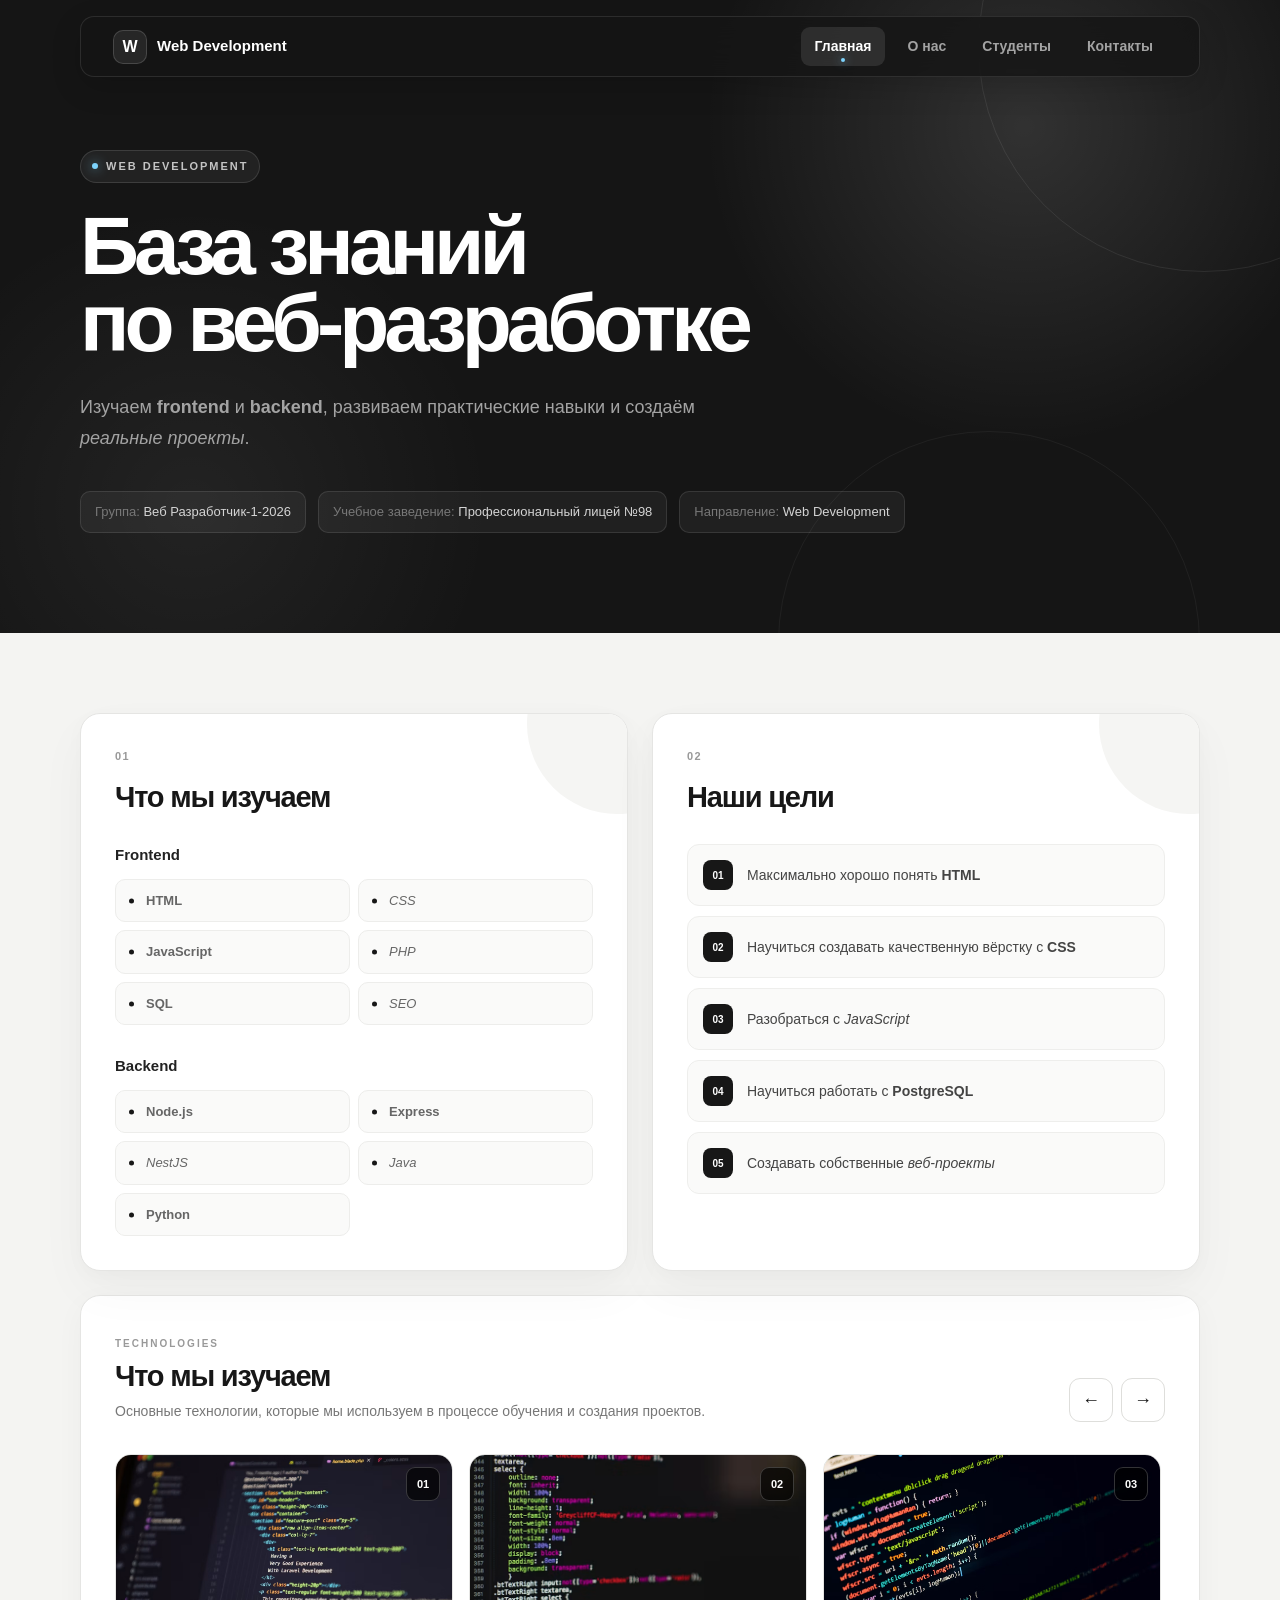
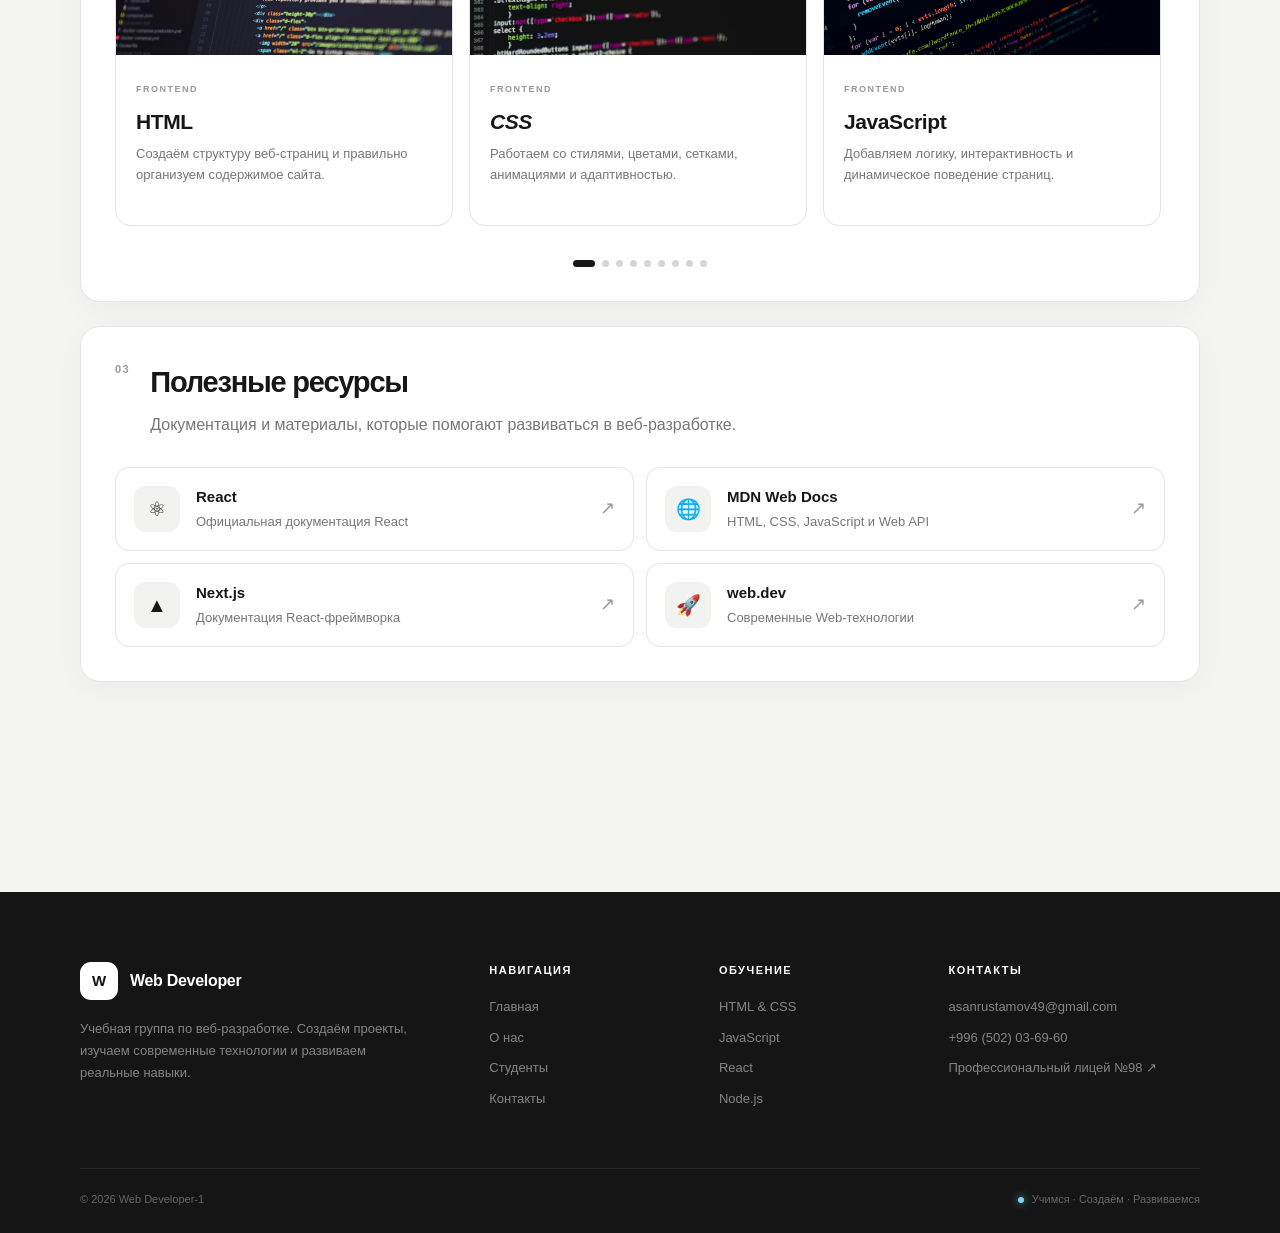
==== index.html @ 9c7bf552 "first commit" ====
<!doctype html>
<html lang="ru">
  <head>
    <meta charset="UTF-8" />
    <meta name="viewport" content="width=device-width, initial-scale=1.0" />
    <meta
      name="description"
      content="Учебная база знаний группы Веб Разработчик-1-2026."
    />
    <title>Web Development — Главная</title>
    <link rel="stylesheet" href="./css/style.css" />
  </head>
  <body>
    <main id="site">
      <section class="hero">
        <nav class="navigation">
          <div class="container">
            <a href="index.html" class="navigation__logo">
              <span class="navigation__logo-icon">W</span>
              Web Development
            </a>
            <div class="navigation__links">
              <a href="index.html">Главная</a>
              <a href="about.html">О нас</a>
              <a href="students.html">Студенты</a>
              <a href="contacts.html">Контакты</a>
            </div>
          </div>
        </nav>
        <div class="container">
          <span class="hero__label"> WEB DEVELOPMENT </span>
          <h1>
            База знаний
            <br />
            по веб-разработке
          </h1>
          <p>
            Изучаем <strong>frontend</strong> и <strong>backend</strong>,
            развиваем практические навыки и создаём <em>реальные проекты</em>.
          </p>
          <div class="hero__info">
            <div class="hero__info-item">
              <span>Группа:</span>
              Веб Разработчик-1-2026
            </div>
            <div class="hero__info-item">
              <span>Учебное заведение:</span>
              Профессиональный лицей №98
            </div>
            <div class="hero__info-item">
              <span>Направление:</span>
              Web Development
            </div>
          </div>
        </div>
      </section>
      <section class="knowledge">
        <div class="container">
          <div class="knowledge__grid">
            <article class="card">
              <span class="card__number"> 01 </span>
              <h2>Что мы изучаем</h2>
              <div class="topic">
                <h3>Frontend</h3>
                <ul>
                  <li>
                    <strong>HTML</strong>
                  </li>
                  <li>
                    <i>CSS</i>
                  </li>
                  <li>
                    <b>JavaScript</b>
                  </li>
                  <li>
                    <em>PHP</em>
                  </li>
                  <li>
                    <strong>SQL</strong>
                  </li>
                  <li>
                    <i>SEO</i>
                  </li>
                </ul>
              </div>
              <div class="topic">
                <h3>Backend</h3>
                <ul>
                  <li>
                    <strong>Node.js</strong>
                  </li>
                  <li>
                    <b>Express</b>
                  </li>
                  <li>
                    <em>NestJS</em>
                  </li>
                  <li>
                    <i>Java</i>
                  </li>
                  <li>
                    <strong>Python</strong>
                  </li>
                </ul>
              </div>
            </article>
            <article class="card">
              <span class="card__number"> 02 </span>
              <h2>Наши цели</h2>
              <ol class="goals">
                <li>
                  <span>01</span>
                  <p>
                    Максимально хорошо понять
                    <strong>HTML</strong>
                  </p>
                </li>
                <li>
                  <span>02</span>
                  <p>Научиться создавать качественную вёрстку с <b>CSS</b></p>
                </li>
                <li>
                  <span>03</span>
                  <p>
                    Разобраться с
                    <em>JavaScript</em>
                  </p>
                </li>
                <li>
                  <span>04</span>
                  <p>
                    Научиться работать с
                    <strong>PostgreSQL</strong>
                  </p>
                </li>
                <li>
                  <span>05</span>
                  <p>
                    Создавать собственные
                    <i>веб-проекты</i>
                  </p>
                </li>
              </ol>
            </article>
          </div>
          <section class="carousel technologies-carousel">
            <div class="carousel__header">
              <div>
                <span class="section-label"> TECHNOLOGIES </span>
                <h2>Что мы изучаем</h2>
                <p>
                  Основные технологии, которые мы используем в процессе обучения
                  и создания проектов.
                </p>
              </div>
              <div class="carousel__controls">
                <button
                  class="carousel__button technologies__prev"
                  type="button"
                  aria-label="Предыдущая технология"
                >
                  ←
                </button>
                <button
                  class="carousel__button technologies__next"
                  type="button"
                  aria-label="Следующая технология"
                >
                  →
                </button>
              </div>
            </div>
            <div class="carousel__track technologies__track">
              <article class="carousel-card">
                <div class="carousel-card__image">
                  <img src="./images/html.avif" alt="HTML" />
                  <span class="carousel-card__number"> 01 </span>
                </div>
                <div class="carousel-card__content">
                  <span class="carousel-card__category"> FRONTEND </span>
                  <h3>
                    <strong>HTML</strong>
                  </h3>
                  <p>
                    Создаём структуру веб-страниц и правильно организуем
                    содержимое сайта.
                  </p>
                </div>
              </article>
              <article class="carousel-card">
                <div class="carousel-card__image">
                  <img src="./images/css.avif" alt="CSS" />
                  <span class="carousel-card__number"> 02 </span>
                </div>
                <div class="carousel-card__content">
                  <span class="carousel-card__category"> FRONTEND </span>
                  <h3>
                    <i>CSS</i>
                  </h3>
                  <p>
                    Работаем со стилями, цветами, сетками, анимациями и
                    адаптивностью.
                  </p>
                </div>
              </article>
              <article class="carousel-card">
                <div class="carousel-card__image">
                  <img src="./images/js.avif" alt="JavaScript" />
                  <span class="carousel-card__number"> 03 </span>
                </div>
                <div class="carousel-card__content">
                  <span class="carousel-card__category"> FRONTEND </span>
                  <h3>
                    <b>JavaScript</b>
                  </h3>
                  <p>
                    Добавляем логику, интерактивность и динамическое поведение
                    страниц.
                  </p>
                </div>
              </article>
              <article class="carousel-card">
                <div class="carousel-card__image">
                  <img src="./images/react.avif" alt="React" />
                  <span class="carousel-card__number"> 04 </span>
                </div>
                <div class="carousel-card__content">
                  <span class="carousel-card__category"> FRONTEND </span>
                  <h3>
                    <em>React</em>
                  </h3>
                  <p>
                    Создаём современные интерфейсы с помощью компонентов и
                    React.
                  </p>
                </div>
              </article>
              <article class="carousel-card">
                <div class="carousel-card__image">
                  <img src="./images/javascript.avif" alt="Node.js" />
                  <span class="carousel-card__number"> 05 </span>
                </div>
                <div class="carousel-card__content">
                  <span class="carousel-card__category"> BACKEND </span>
                 <h3>
                    <strong>Node.js</strong>
                  </h3>
                  <p>
                    Изучаем серверную разработку и создание API на JavaScript.
                  </p>
                </div>
              </article>
              <article class="carousel-card">
                <div class="carousel-card__image">
                  <img src="./images/node.avif" alt="PostgreSQL" />
                  <span class="carousel-card__number"> 06 </span>
                </div>
                <div class="carousel-card__content">
                  <span class="carousel-card__category"> DATABASE </span>
                  <h3>
                    <b>PostgreSQL</b>
                  </h3>
                  <p>
                    Работаем с базами данных, таблицами, запросами и связями.
                  </p>
                </div>
              </article>
              <article class="carousel-card">
                <div class="carousel-card__image">
                  <img src="./images/nestjs.jpg" alt="NestJS" />
                  <span class="carousel-card__number"> 07 </span>
                </div>
               <div class="carousel-card__content">
                  <span class="carousel-card__category"> BACKEND </span>
                  <h3>
                    <em>NestJS</em>
                  </h3>
                  <p>
                    Создаём масштабируемые серверные приложения и API на
                    Node.js.
                  </p>
                </div>
              </article>
              <article class="carousel-card">
                <div class="carousel-card__image">
                  <img src="./images/docker.avif" alt="Docker" />
                  <span class="carousel-card__number"> 08 </span>
                </div>
                <div class="carousel-card__content">
                  <span class="carousel-card__category"> DEVOPS </span>
                  <h3>
                    <strong>Docker</strong>
                  </h3>
                  <p>
                    Учимся работать с контейнерами и запускать приложения в
                    изолированной среде.
                  </p>
                </div>
              </article>
              <article class="carousel-card">
                <div class="carousel-card__image">
                  <img src="./images/linux.avif" alt="Linux" />
                  <span class="carousel-card__number"> 09 </span>
                </div>
                <div class="carousel-card__content">
                  <span class="carousel-card__category"> SYSTEM </span>
                  <h3>
                    <i>Linux</i>
                  </h3>
                  <p>
                    Знакомимся с командной строкой, файлами, процессами и
                    серверной средой.
                  </p>
                </div>
              </article>
            </div>
            <div class="carousel__dots technologies__dots">
              <button
                class="carousel__dot active"
                type="button"
                aria-label="HTML"
              ></button>
              <button
                class="carousel__dot"
                type="button"
                aria-label="CSS"
              ></button>
              <button
                class="carousel__dot"
                type="button"
                aria-label="JavaScript"
              ></button>
              <button
                class="carousel__dot"
                type="button"
                aria-label="React"
              ></button>
              <button
                class="carousel__dot"
                type="button"
                aria-label="Node.js"
              ></button>
              <button
                class="carousel__dot"
                type="button"
                aria-label="PostgreSQL"
              ></button>
              <button
                class="carousel__dot"
                type="button"
                aria-label="NestJS"
              ></button>
              <button
                class="carousel__dot"
                type="button"
                aria-label="Docker"
              ></button>
              <button
                class="carousel__dot"
                type="button"
                aria-label="Linux"
              ></button>
            </div>
          </section>
          <section class="resources">
            <div class="section-heading">
              <span class="card__number"> 03 </span>
              <div>
                <h2>Полезные ресурсы</h2>
                <p>
                  Документация и материалы, которые помогают развиваться в
                  веб-разработке.
                </p>
              </div>
            </div>
            <div class="resources__grid">
              <a
                class="resource"
                href="https://react.dev/"
                target="_blank"
                rel="noopener noreferrer"
              >
                <span class="resource__icon"> ⚛ </span>
                <div>
                  <h3>React</h3>
                  <p>Официальная документация React</p>
                </div>
                <span class="resource__arrow"> ↗ </span>
              </a>
              <a
                class="resource"
                href="https://developer.mozilla.org/en-US/docs/Web"
                target="_blank"
                rel="noopener noreferrer"
              >
                <span class="resource__icon"> 🌐 </span>
                <div>
                  <h3>MDN Web Docs</h3>
                  <p>HTML, CSS, JavaScript и Web API</p>
                </div>
                <span class="resource__arrow"> ↗ </span>
              </a>
              <a
                class="resource"
                href="https://nextjs.org/docs"
                target="_blank"
                rel="noopener noreferrer"
              >
                <span class="resource__icon"> ▲ </span>
                <div>
                  <h3>Next.js</h3>
                  <p>Документация React-фреймворка</p>
                </div>
                <span class="resource__arrow"> ↗ </span>
              </a>
              <a
                class="resource"
                href="https://web.dev/"
                target="_blank"
                rel="noopener noreferrer"
              >
                <span class="resource__icon"> 🚀 </span>
                <div>
                  <h3>web.dev</h3>
                  <p>Современные Web-технологии</p>
                </div>
                <span class="resource__arrow"> ↗ </span>
              </a>
            </div>
          </section>
        </div>
      </section>
      <footer class="footer">
        <div class="container">
          <div class="footer__top">
            <div class="footer__brand">
              <div class="footer__logo">
                <span class="footer__logo-mark"> W </span>
                <span> Web Developer </span>
              </div>
              <p>
                Учебная группа по веб-разработке. Создаём проекты, изучаем
                современные технологии и развиваем реальные навыки.
              </p>
            </div>
            <div class="footer__column">
              <span class="footer__title"> Навигация </span>
              <a href="index.html"> Главная </a>
              <a href="about.html"> О нас </a>
              <a href="students.html"> Студенты </a>
              <a href="contacts.html"> Контакты </a>
            </div>
            <div class="footer__column">
              <span class="footer__title"> Обучение </span>
              <span> HTML & CSS </span>
              <span> JavaScript </span>
              <span> React </span>
              <span> Node.js </span>
            </div>
            <div class="footer__column">
              <span class="footer__title"> Контакты </span>
              <a href="mailto:asanrustamov49@gmail.com">
                asanrustamov49@gmail.com
              </a>
              <a href="tel:+996502036960"> +996 (502) 03-69-60 </a>
              <a
                href="https://www.pls98.kg/"
                target="_blank"
                rel="noopener noreferrer"
              >
                Профессиональный лицей №98 ↗
              </a>
            </div>
          </div>
          <div class="footer__bottom">
            <span> © 2026 Web Developer-1 </span>
            <span class="footer__status">
              <span></span>
              Учимся · Создаём · Развиваемся
            </span>
          </div>
        </div>
      </footer>
    </main>
    <script src="./js/navigation.js" defer></script>
    <script src="./js/index.js" defer></script>
  </body>
</html>
---- css/style.css ----
/* =========================
   RESET
========================= */

* {
  box-sizing: border-box;
  margin: 0;
  padding: 0;
}

html {
  scroll-behavior: smooth;
}

body {
  font-family: Inter, Arial, Helvetica, sans-serif;

  background: #f4f4f2;
  color: #171717;
  line-height: 1.5;
}

a {
  color: inherit;
  text-decoration: none;
}

ul,
ol {
  list-style: none;
}

button,
a {
  -webkit-tap-highlight-color: transparent;
}

.container {
  width: min(1120px, calc(100% - 40px));
  margin: 0 auto;
}

/* =========================
   NAVIGATION
========================= */

.navigation {
  position: fixed;

  top: 16px;
  left: 50%;

  width: min(1120px, calc(100% - 40px));

  padding: 10px 12px;

  transform: translateX(-50%);

  z-index: 1000;

  border: 1px solid rgba(255, 255, 255, 0.1);
  border-radius: 14px;

  background: rgba(21, 21, 21, 0.82);

  backdrop-filter: blur(16px);
  -webkit-backdrop-filter: blur(16px);

  box-shadow: 0 10px 30px rgba(0, 0, 0, 0.15);

  transition:
    background 0.25s ease,
    box-shadow 0.25s ease;
}

.navigation.scrolled {
  background: rgba(21, 21, 21, 0.95);

  box-shadow: 0 12px 35px rgba(0, 0, 0, 0.22);
}

.navigation .container {
  display: flex;
  align-items: center;
  justify-content: space-between;
}

.navigation__logo {
  display: flex;
  align-items: center;
  gap: 10px;

  color: white;
  font-size: 15px;
  font-weight: 700;
}

.navigation__logo-icon {
  display: grid;
  place-items: center;

  width: 34px;
  height: 34px;

  border: 1px solid rgba(255, 255, 255, 0.15);
  border-radius: 10px;

  background: rgba(255, 255, 255, 0.08);

  font-size: 16px;
}

.navigation__links {
  display: flex;
  align-items: center;
  gap: 8px;
}

.navigation__links a {
  position: relative;

  padding: 9px 14px;

  border-radius: 9px;

  color: #a3a3a3;

  font-size: 14px;
  font-weight: 600;

  transition:
    color 0.2s ease,
    background 0.2s ease;
}

.navigation__links a:hover {
  color: white;

  background: rgba(255, 255, 255, 0.08);
}

.navigation__links a.active {
  color: white;

  background: rgba(255, 255, 255, 0.1);
}

.navigation__links a.active::after {
  content: "";

  position: absolute;

  left: 50%;
  bottom: 4px;

  width: 4px;
  height: 4px;

  border-radius: 50%;

  background: #7dd3fc;

  transform: translateX(-50%);

  box-shadow: 0 0 10px rgba(125, 211, 252, 0.8);
}

/* =========================
   HERO
========================= */

.hero {
  position: relative;
  overflow: hidden;

  padding: 150px 0 100px;

  background:
    radial-gradient(
      circle at 80% 20%,
      rgba(255, 255, 255, 0.12),
      transparent 28%
    ),
    radial-gradient(
      circle at 15% 80%,
      rgba(255, 255, 255, 0.06),
      transparent 25%
    ),
    #151515;

  color: white;
}

.hero::before {
  content: "";

  position: absolute;
  top: -180px;
  right: -150px;

  width: 450px;
  height: 450px;

  border: 1px solid rgba(255, 255, 255, 0.08);
  border-radius: 50%;
}

.hero::after {
  content: "";

  position: absolute;
  right: 80px;
  bottom: -220px;

  width: 420px;
  height: 420px;

  border: 1px solid rgba(255, 255, 255, 0.05);
  border-radius: 50%;
}

.hero .container {
  position: relative;
  z-index: 2;
}

.hero__label {
  display: inline-flex;
  align-items: center;
  gap: 8px;

  margin-bottom: 24px;
  padding: 7px 11px;

  border: 1px solid rgba(255, 255, 255, 0.12);
  border-radius: 999px;

  background: rgba(255, 255, 255, 0.06);

  color: #c4c4c4;
  font-size: 11px;
  font-weight: 700;
  letter-spacing: 2px;
}

.hero__label::before {
  content: "";

  width: 6px;
  height: 6px;

  border-radius: 50%;
  background: #7dd3fc;

  box-shadow: 0 0 12px rgba(125, 211, 252, 0.8);
}

.hero h1 {
  max-width: 850px;

  font-size: clamp(44px, 7vw, 82px);
  line-height: 0.95;

  letter-spacing: -5px;
  font-weight: 800;
}

.hero p {
  max-width: 650px;

  margin-top: 30px;

  color: #a3a3a3;
  font-size: 18px;
  line-height: 1.7;
}

/* =========================
   HERO INFO
========================= */

.hero__info {
  display: flex;
  flex-wrap: wrap;
  gap: 12px;

  margin-top: 38px;
}

.hero__info-item {
  padding: 10px 14px;

  border: 1px solid rgba(255, 255, 255, 0.1);
  border-radius: 10px;

  background: rgba(255, 255, 255, 0.05);

  color: #d4d4d4;
  font-size: 13px;
}

.hero__info-item span {
  color: #777;
}

/* =========================
   MAIN CONTENT
========================= */

.knowledge {
  padding: 80px 0 110px;
}

.knowledge__grid {
  display: grid;
  grid-template-columns: 1fr 1fr;
  gap: 24px;
}

/* =========================
   CARDS
========================= */

.card {
  position: relative;
  overflow: hidden;

  padding: 34px;

  background: #fff;

  border: 1px solid #e5e5e3;
  border-radius: 20px;

  box-shadow:
    0 5px 20px rgba(0, 0, 0, 0.025),
    0 20px 50px rgba(0, 0, 0, 0.035);

  transition:
    transform 0.25s ease,
    box-shadow 0.25s ease,
    border-color 0.25s ease;
}

.card::after {
  content: "";

  position: absolute;
  top: -80px;
  right: -80px;

  width: 180px;
  height: 180px;

  border-radius: 50%;

  background: #f5f5f3;

  pointer-events: none;
}

.card:hover {
  transform: translateY(-5px);

  border-color: #d5d5d2;

  box-shadow:
    0 10px 30px rgba(0, 0, 0, 0.05),
    0 30px 70px rgba(0, 0, 0, 0.06);
}

.card__number {
  position: relative;
  z-index: 2;

  display: block;

  margin-bottom: 18px;

  color: #999;

  font-size: 11px;
  font-weight: 800;
  letter-spacing: 1.5px;
}

.card h2 {
  position: relative;
  z-index: 2;

  margin-bottom: 30px;

  font-size: 29px;
  line-height: 1.1;

  letter-spacing: -1.2px;
}

/* =========================
   TOPICS
========================= */

.topic + .topic {
  margin-top: 30px;
}

.topic h3 {
  margin-bottom: 12px;

  color: #222;

  font-size: 15px;
}

.topic ul {
  display: grid;
  grid-template-columns: repeat(2, 1fr);
  gap: 8px;
}

.topic li {
  position: relative;

  padding: 11px 13px 11px 30px;

  border: 1px solid #ededeb;
  border-radius: 10px;

  background: #fafaf9;

  color: #666;
  font-size: 13px;

  transition:
    background 0.2s ease,
    border-color 0.2s ease,
    transform 0.2s ease;
}

.topic li::before {
  content: "";

  position: absolute;
  left: 13px;
  top: 50%;

  width: 5px;
  height: 5px;

  border-radius: 50%;

  background: #171717;

  transform: translateY(-50%);
}

.topic li:hover {
  transform: translateX(3px);

  background: #f2f2f0;
  border-color: #dcdcd9;
}

/* =========================
   GOALS
========================= */

.goals {
  display: flex;
  flex-direction: column;
  gap: 10px;
}

.goals li {
  display: flex;
  align-items: center;
  gap: 14px;

  padding: 15px;

  border: 1px solid #eeeeec;
  border-radius: 12px;

  background: #fafaf9;

  transition:
    transform 0.2s ease,
    background 0.2s ease;
}

.goals li:hover {
  transform: translateX(4px);
  background: #f3f3f1;
}

.goals li span {
  display: grid;
  place-items: center;

  width: 30px;
  height: 30px;

  flex-shrink: 0;

  border-radius: 8px;

  background: #171717;

  color: white;

  font-size: 10px;
  font-weight: 700;
}

.goals p {
  font-size: 14px;
  color: #444;
}

/* =========================
   RESOURCES
========================= */

.resources {
  margin-top: 24px;
  padding: 34px;

  background: white;

  border: 1px solid #e5e5e3;
  border-radius: 20px;

  box-shadow: 0 8px 30px rgba(0, 0, 0, 0.035);
}

.section-heading {
  display: flex;
  gap: 20px;

  margin-bottom: 30px;
}

.section-heading h2 {
  font-size: 29px;
  letter-spacing: -1.2px;
}

.section-heading p {
  margin-top: 8px;

  color: #777;
  line-height: 1.5;
}

.resources__grid {
  display: grid;
  grid-template-columns: repeat(2, 1fr);
  gap: 12px;
}

.resource {
  display: flex;
  align-items: center;
  gap: 16px;

  padding: 18px;

  border: 1px solid #e5e5e3;
  border-radius: 14px;

  background: #fff;

  transition:
    transform 0.2s ease,
    border-color 0.2s ease,
    box-shadow 0.2s ease;
}

.resource:hover {
  transform: translateY(-4px);

  border-color: #cfcfcb;

  box-shadow: 0 12px 28px rgba(0, 0, 0, 0.06);
}

.resource__icon {
  display: grid;
  place-items: center;

  width: 46px;
  height: 46px;

  flex-shrink: 0;

  border-radius: 12px;

  background: #f2f2f0;

  font-size: 20px;
}

.resource h3 {
  font-size: 15px;
}

.resource p {
  margin-top: 4px;

  color: #777;
  font-size: 13px;
}

.resource__arrow {
  margin-left: auto;

  color: #999;
  font-size: 18px;

  transition:
    transform 0.2s ease,
    color 0.2s ease;
}

.resource:hover .resource__arrow {
  transform: translate(3px, -3px);
  color: #171717;
}

/* =========================
   GROUP IMAGE
========================= */

.group-image {
  margin: 40px 0;
}

.group-image img {
  display: block;

  width: 100%;
  max-width: 760px;
  height: auto;

  border-radius: 20px;

  border: 1px solid #e2e2df;

  box-shadow: 0 15px 40px rgba(0, 0, 0, 0.08);

  transition:
    transform 0.3s ease,
    box-shadow 0.3s ease;
}

.group-image img:hover {
  transform: translateY(-5px);

  box-shadow: 0 25px 60px rgba(0, 0, 0, 0.12);
}

/* =========================
   SECTION LABEL
========================= */

.section-label {
  display: inline-block;

  margin-bottom: 10px;

  color: #999;

  font-size: 10px;
  font-weight: 800;
  letter-spacing: 2px;
}

/* =========================
   CAROUSEL
========================= */

.technologies-carousel .carousel-card {
  flex: 0 0 calc((100% - 32px) / 3);
}
.carousel {
  margin-top: 24px;
  padding: 34px;

  background: #fff;

  border: 1px solid #e5e5e3;
  border-radius: 20px;

  box-shadow: 0 8px 30px rgba(0, 0, 0, 0.035);
}

/* =========================
   CAROUSEL HEADER
========================= */

.carousel__header {
  display: flex;
  align-items: flex-end;
  justify-content: space-between;
  gap: 30px;

  margin-bottom: 28px;
}

.carousel__header h2 {
  font-size: 29px;
  line-height: 1.1;

  letter-spacing: -1.2px;
}

.carousel__header p {
  margin-top: 8px;

  color: #777;

  font-size: 14px;
}

/* =========================
   STUDENTS
========================= */

.students__grid {
  display: grid;

  grid-template-columns: repeat(3, 1fr);

  gap: 18px;
}

/* =========================
   STUDENT CARD
========================= */

.student-card {
  overflow: hidden;

  background: #fff;

  border: 1px solid #e5e5e3;

  border-radius: 18px;

  box-shadow: 0 8px 30px rgba(0, 0, 0, 0.035);

  transition:
    transform 0.25s ease,
    box-shadow 0.25s ease,
    border-color 0.25s ease;
}

.student-card:hover {
  transform: translateY(-6px);

  border-color: #d5d5d2;

  box-shadow: 0 18px 45px rgba(0, 0, 0, 0.08);
}

/* =========================
   STUDENT IMAGE
========================= */

.student-card__image {
  position: relative;

  height: 280px;

  overflow: hidden;

  background: #eeeeeb;
}

.student-card__image img {
  display: block;

  width: 100%;
  height: 100%;

  object-fit: cover;

  transition: transform 0.4s ease;
}

.student-card:hover .student-card__image img {
  transform: scale(1.05);
}

/* =========================
   STUDENT NUMBER
========================= */

.student-card__number {
  position: absolute;

  top: 12px;
  right: 12px;

  display: grid;

  place-items: center;

  width: 36px;
  height: 36px;

  border-radius: 9px;

  background: rgba(0, 0, 0, 0.65);

  border: 1px solid rgba(255, 255, 255, 0.15);

  color: #fff;

  font-size: 11px;

  font-weight: 700;

  backdrop-filter: blur(8px);
}

/* =========================
   STUDENT CONTENT
========================= */

.student-card__content {
  padding: 22px;
}

.student-card__role {
  display: inline-block;

  margin-bottom: 9px;

  color: #999;

  font-size: 9px;

  font-weight: 800;

  letter-spacing: 1.5px;
}

.student-card__content h3 {
  margin-bottom: 8px;

  color: #171717;

  font-size: 20px;

  letter-spacing: -0.5px;
}

.student-card__content p {
  color: #777;

  font-size: 13px;

  line-height: 1.6;
}

/* =========================
   STUDENTS RESPONSIVE
========================= */

@media (max-width: 900px) {
  .students__grid {
    grid-template-columns: repeat(2, 1fr);
  }
}

@media (max-width: 600px) {
  .students__grid {
    grid-template-columns: 1fr;
  }

  .student-card__image {
    height: 300px;
  }
}

/* =========================
   CONTROLS
========================= */

.carousel__controls {
  display: flex;
  gap: 8px;

  flex-shrink: 0;
}

.carousel__button {
  display: grid;
  place-items: center;

  width: 44px;
  height: 44px;

  border: 1px solid #dededb;
  border-radius: 11px;

  background: #fff;

  color: #171717;

  font-size: 18px;

  cursor: pointer;

  transition:
    background 0.2s ease,
    color 0.2s ease,
    border-color 0.2s ease,
    transform 0.2s ease;
}

.carousel__button:hover {
  background: #171717;

  border-color: #171717;

  color: #fff;

  transform: translateY(-2px);
}

.carousel__button:disabled {
  opacity: 0.35;

  cursor: not-allowed;

  transform: none;
}

/* =========================
   CAROUSEL TRACK
========================= */

.carousel__track {
  display: flex;
  gap: 16px;

  overflow-x: auto;

  scroll-behavior: smooth;

  scrollbar-width: none;

  scroll-snap-type: x mandatory;

  padding: 4px 2px 10px;
}

.carousel__track::-webkit-scrollbar {
  display: none;
}

/* =========================
   CAROUSEL CARD
========================= */

.carousel-card {
  position: relative;

  flex: 0 0 calc((100% - 32px) / 3);

  overflow: hidden;

  scroll-snap-align: start;

  background: #fafaf9;

  border: 1px solid #e5e5e3;
  border-radius: 16px;

  transition:
    transform 0.25s ease,
    box-shadow 0.25s ease,
    border-color 0.25s ease;
}

.carousel-card:hover {
  transform: translateY(-5px);

  border-color: #d4d4d0;

  box-shadow: 0 15px 35px rgba(0, 0, 0, 0.07);
}

/* =========================
   CARD IMAGE
========================= */

.carousel-card__image {
  position: relative;

  height: 200px;

  overflow: hidden;

  background: #e9e9e6;
}

.carousel-card__image img {
  display: block;

  width: 100%;
  height: 100%;

  object-fit: cover;

  transition: transform 0.4s ease;
}

.carousel-card:hover .carousel-card__image img {
  transform: scale(1.05);
}

/* =========================
   CARD NUMBER
========================= */

.carousel-card__number {
  position: absolute;

  top: 12px;
  right: 12px;

  display: grid;
  place-items: center;

  width: 34px;
  height: 34px;

  border: 1px solid rgba(255, 255, 255, 0.2);
  border-radius: 9px;

  background: rgba(0, 0, 0, 0.65);

  color: #fff;

  font-size: 11px;
  font-weight: 700;

  backdrop-filter: blur(8px);
}

/* =========================
   CARD CONTENT
========================= */

.carousel-card__content {
  padding: 20px;
}

.carousel-card__category {
  display: inline-block;

  margin-bottom: 9px;

  color: #999;

  font-size: 9px;
  font-weight: 800;

  letter-spacing: 1.5px;
}

.carousel-card__content h3 {
  margin-bottom: 7px;

  font-size: 18px;

  letter-spacing: -0.4px;
}

.carousel-card__content p {
  color: #777;

  font-size: 13px;

  line-height: 1.6;
}

/* =========================
   DOTS
========================= */

.carousel__dots {
  display: flex;
  justify-content: center;
  align-items: center;
  gap: 7px;

  margin-top: 24px;
}

.carousel__dot {
  width: 7px;
  height: 7px;

  padding: 0;

  border: none;
  border-radius: 50%;

  background: #d5d5d2;

  cursor: pointer;

  transition:
    width 0.2s ease,
    background 0.2s ease;
}

.carousel__dot.active {
  width: 22px;

  border-radius: 999px;

  background: #171717;
}

/* =========================
   CAROUSEL RESPONSIVE
========================= */

@media (max-width: 800px) {
  .navigation {
    top: 10px;

    width: calc(100% - 20px);

    padding: 10px;
  }

  .navigation .container {
    flex-direction: column;
    align-items: flex-start;
    gap: 10px;
  }

  .navigation__links {
    width: 100%;
    overflow-x: auto;
  }

  .hero {
    padding: 130px 0 70px;
  }
}

@media (max-width: 900px) {
  .carousel-card {
    flex: 0 0 calc((100% - 16px) / 2);
  }
}

@media (max-width: 600px) {
  .carousel {
    padding: 24px;

    border-radius: 16px;
  }

  .carousel__header {
    align-items: flex-start;
    flex-direction: column;

    gap: 20px;
  }

  .carousel__controls {
    align-self: flex-end;
  }

  .carousel-card {
    flex: 0 0 100%;
  }

  .carousel-card__image {
    height: 220px;
  }
}

/* =========================
   CONTACT / ADDRESS
========================= */

.contact-grid {
  display: grid;
  grid-template-columns: 1fr 1fr;
  gap: 20px;

  margin-top: 24px;
}

.contact-card {
  padding: 28px;

  background: white;

  border: 1px solid #e5e5e3;
  border-radius: 18px;

  box-shadow: 0 8px 30px rgba(0, 0, 0, 0.035);

  transition:
    transform 0.2s ease,
    box-shadow 0.2s ease;
}

.contact-card:hover {
  transform: translateY(-4px);

  box-shadow: 0 18px 40px rgba(0, 0, 0, 0.07);
}

.contact-card__icon {
  display: grid;
  place-items: center;

  width: 48px;
  height: 48px;

  margin-bottom: 18px;

  border-radius: 13px;

  background: #f1f1ef;

  font-size: 21px;
}

.contact-card h3 {
  margin-bottom: 8px;

  font-size: 17px;
}

.contact-card p {
  color: #777;
  font-size: 14px;
  line-height: 1.6;
}

/* =========================
   BUTTONS
========================= */

.buttons {
  display: flex;
  flex-wrap: wrap;
  gap: 10px;

  margin-top: 22px;
}

.button {
  display: inline-flex;
  align-items: center;
  justify-content: center;
  gap: 9px;

  min-height: 44px;

  padding: 0 16px;

  border-radius: 10px;

  font-size: 13px;
  font-weight: 700;

  transition:
    transform 0.2s ease,
    box-shadow 0.2s ease,
    background 0.2s ease;
}

.button:hover {
  transform: translateY(-2px);
}

/* =========================
   STUDENTS STATISTICS
========================= */

.students-stats {
  padding: 0 0 10px;
}

.students-stats__grid {
  display: grid;

  grid-template-columns: repeat(3, 1fr);

  gap: 16px;
}

/* =========================
   STATS CARD
========================= */

.stats-card {
  position: relative;

  display: flex;
  align-items: center;

  gap: 18px;

  min-height: 120px;

  padding: 22px;

  overflow: hidden;

  background: #fff;

  border: 1px solid #e5e5e3;

  border-radius: 18px;

  box-shadow: 0 8px 30px rgba(0, 0, 0, 0.035);

  transition:
    transform 0.25s ease,
    border-color 0.25s ease,
    box-shadow 0.25s ease;
}

.stats-card::after {
  content: "";

  position: absolute;

  width: 120px;
  height: 120px;

  top: -60px;
  right: -50px;

  border-radius: 50%;

  background: #f4f4f2;

  pointer-events: none;
}

.stats-card:hover {
  transform: translateY(-5px);

  border-color: #d5d5d2;

  box-shadow: 0 18px 40px rgba(0, 0, 0, 0.07);
}

/* =========================
   NUMBER
========================= */

.stats-card__number {
  position: relative;

  z-index: 2;

  display: grid;

  place-items: center;

  flex-shrink: 0;

  width: 58px;
  height: 58px;

  border-radius: 14px;

  background: #171717;

  color: #fff;

  font-size: 16px;

  font-weight: 800;

  letter-spacing: -0.5px;

  box-shadow: 0 8px 18px rgba(0, 0, 0, 0.14);
}

/* =========================
   CONTENT
========================= */

.stats-card__content {
  position: relative;

  z-index: 2;
}

.stats-card__content h3 {
  margin-bottom: 4px;

  color: #171717;

  font-size: 16px;

  letter-spacing: -0.3px;
}

.stats-card__content p {
  color: #888;

  font-size: 12px;

  line-height: 1.5;
}

/* =========================
   ARROW
========================= */

.stats-card__arrow {
  position: relative;

  z-index: 2;

  margin-left: auto;

  align-self: flex-start;

  color: #aaa;

  font-size: 18px;

  transition:
    transform 0.2s ease,
    color 0.2s ease;
}

.stats-card:hover .stats-card__arrow {
  transform: translate(3px, -3px);

  color: #171717;
}

/* =========================
   RESPONSIVE
========================= */

@media (max-width: 800px) {
  .students-stats__grid {
    grid-template-columns: 1fr;
  }

  .stats-card {
    min-height: 100px;
  }
}

/* Official website */

.button--site {
  background: #171717;
  color: white;

  box-shadow: 0 7px 18px rgba(0, 0, 0, 0.15);
}

.button--site:hover {
  background: #2b2b2b;

  box-shadow: 0 10px 24px rgba(0, 0, 0, 0.2);
}

/* 2GIS */

.button--2gis {
  background: #16a34a;
  color: white;

  box-shadow: 0 7px 18px rgba(22, 163, 74, 0.2);
}

.button--2gis:hover {
  background: #15803d;

  box-shadow: 0 10px 24px rgba(22, 163, 74, 0.28);
}

.button__icon {
  display: grid;
  place-items: center;

  width: 24px;
  height: 24px;

  border-radius: 7px;

  background: rgba(255, 255, 255, 0.18);

  font-size: 11px;
  font-weight: 800;
}

/* =========================
   FOOTER
========================= */

.footer {
  margin-top: 100px;
  padding: 70px 0 25px;
  background: #151515;
  color: #fff;
}

.footer__top {
  display: grid;
  grid-template-columns: 2fr 1fr 1fr 1.4fr;
  gap: 50px;
  padding-bottom: 60px;
}

.footer__brand {
  max-width: 330px;
}

.footer__logo {
  display: flex;
  align-items: center;
  gap: 12px;
  margin-bottom: 18px;

  font-size: 16px;
  font-weight: 700;
  letter-spacing: -0.3px;
}

.footer__logo-mark {
  display: grid;
  place-items: center;

  width: 38px;
  height: 38px;

  border-radius: 11px;

  background: #fff;
  color: #151515;

  font-size: 15px;
  font-weight: 900;
}

.footer__brand p {
  color: #858585;
  font-size: 13px;
  line-height: 1.7;
}

.footer__column {
  display: flex;
  flex-direction: column;
  align-items: flex-start;
  gap: 11px;
}

.footer__title {
  margin-bottom: 8px;

  color: #fff;

  font-size: 11px;
  font-weight: 800;
  letter-spacing: 1.5px;
  text-transform: uppercase;
}

.footer__column a,
.footer__column span:not(.footer__title) {
  color: #858585;
  font-size: 13px;
  line-height: 1.5;

  transition:
    color 0.2s ease,
    transform 0.2s ease;
}

.footer__column a:hover {
  color: #fff;
  transform: translateX(3px);
}

.footer__bottom {
  display: flex;
  align-items: center;
  justify-content: space-between;

  padding-top: 22px;

  border-top: 1px solid rgba(255, 255, 255, 0.08);

  color: #666;
  font-size: 11px;
}

.footer__status {
  display: flex;
  align-items: center;
  gap: 8px;
}

.footer__status span {
  width: 6px;
  height: 6px;

  border-radius: 50%;

  background: #7dd3fc;

  box-shadow: 0 0 8px rgba(125, 211, 252, 0.8);
}

/* =========================
   FOOTER RESPONSIVE
========================= */

@media (max-width: 900px) {
  .footer__top {
    grid-template-columns: repeat(2, 1fr);
    gap: 40px;
  }

  .footer__brand {
    max-width: 100%;
  }
}

@media (max-width: 600px) {
  .footer {
    margin-top: 70px;
    padding: 50px 0 22px;
  }

  .footer__top {
    grid-template-columns: 1fr;
    gap: 32px;
    padding-bottom: 40px;
  }

  .footer__bottom {
    align-items: flex-start;
    flex-direction: column;
    gap: 12px;
  }
}

/* =========================
   ABOUT CAROUSEL
========================= */

.about-carousel {
  position: relative;
}

.about-carousel .carousel-card {
  background: #fff;
  border: 1px solid #e5e5e3;
  box-shadow: 0 8px 30px rgba(0, 0, 0, 0.035);

  transition:
    transform 0.3s ease,
    box-shadow 0.3s ease,
    border-color 0.3s ease;
}

.about-carousel .carousel-card:hover {
  transform: translateY(-7px);
  border-color: #d5d5d2;
  box-shadow: 0 20px 50px rgba(0, 0, 0, 0.08);
}

.about-carousel .carousel-card__image {
  position: relative;
  overflow: hidden;
  background: #eeeeeb;
}

.about-carousel .carousel-card__image img {
  transition: transform 0.5s ease;
}

.about-carousel .carousel-card:hover .carousel-card__image img {
  transform: scale(1.05);
}

.about-carousel .carousel-card__number {
  position: absolute;
  top: 12px;
  right: 12px;

  display: grid;
  place-items: center;

  width: 36px;
  height: 36px;

  border-radius: 9px;

  background: rgba(0, 0, 0, 0.65);
  border: 1px solid rgba(255, 255, 255, 0.15);

  color: #fff;

  font-size: 11px;
  font-weight: 800;

  backdrop-filter: blur(8px);
}

.about-carousel .carousel-card__content {
  min-height: 175px;
}

.about-carousel .carousel-card__category {
  color: #999;
}

.about-carousel .carousel-card__content h3 {
  color: #171717;
  font-size: 21px;
  letter-spacing: -0.5px;
}

.about-carousel .carousel-card__content p {
  max-width: 280px;
  color: #777;
}

/* =========================
   RESPONSIVE
========================= */

@media (max-width: 800px) {
  .navigation {
    position: relative;

    background: #151515;
  }

  .navigation .container {
    flex-direction: column;
    align-items: flex-start;
    gap: 15px;
  }

  .navigation__links {
    width: 100%;
    overflow-x: auto;
  }

  .hero {
    padding: 80px 0 70px;
  }

  .hero h1 {
    letter-spacing: -3px;
  }

  .knowledge {
    padding: 50px 0 70px;
  }

  .knowledge__grid {
    grid-template-columns: 1fr;
  }

  .resources__grid {
    grid-template-columns: 1fr;
  }

  .contact-grid {
    grid-template-columns: 1fr;
  }
}

@media (max-width: 520px) {
  .container {
    width: min(100% - 28px, 1120px);
  }

  .hero h1 {
    font-size: 45px;
    letter-spacing: -2.5px;
  }

  .hero p {
    font-size: 16px;
  }

  .card,
  .resources {
    padding: 24px;
    border-radius: 16px;
  }

  .topic ul {
    grid-template-columns: 1fr;
  }

  .section-heading {
    gap: 12px;
  }

  .section-heading h2 {
    font-size: 24px;
  }

  .footer .container {
    flex-direction: column;
    align-items: flex-start;
  }
}

/* =========================
   TECHNOLOGIES CAROUSEL
========================= */

.technologies-carousel {
  margin-top: 24px;
}

/* Technology card */

.technologies-carousel .carousel-card {
  background: #fff;
}

/* Image */

.technologies-carousel .carousel-card__image {
  background: #f1f1ef;
}

/* Content */

.technologies-carousel .carousel-card__content {
  min-height: 170px;
}

/* Category */

.technologies-carousel .carousel-card__category {
  color: #999;
}

/* Title */

.technologies-carousel .carousel-card__content h3 {
  font-size: 21px;
}

/* Description */

.technologies-carousel .carousel-card__content p {
  max-width: 280px;
}

/* Hover */

.technologies-carousel .carousel-card:hover {
  transform: translateY(-6px);

  box-shadow: 0 18px 45px rgba(0, 0, 0, 0.08);
}

/* =========================
   STUDENTS STATISTICS
========================= */

.students-stats {
  padding: 0 0 10px;
}

.students-stats__grid {
  margin-top: 50px;
  display: grid;

  grid-template-columns: repeat(3, 1fr);

  gap: 16px;
}

/* =========================
   STATS CARD
========================= */

.stats-card {
  position: relative;

  display: flex;
  align-items: center;

  gap: 18px;

  min-height: 120px;

  padding: 22px;

  overflow: hidden;

  background: #fff;

  border: 1px solid #e5e5e3;

  border-radius: 18px;

  box-shadow: 0 8px 30px rgba(0, 0, 0, 0.035);

  transition:
    transform 0.25s ease,
    border-color 0.25s ease,
    box-shadow 0.25s ease;
}

.stats-card::after {
  content: "";

  position: absolute;

  width: 120px;
  height: 120px;

  top: -60px;
  right: -50px;

  border-radius: 50%;

  background: #f4f4f2;

  pointer-events: none;
}

.stats-card:hover {
  transform: translateY(-5px);

  border-color: #d5d5d2;

  box-shadow: 0 18px 40px rgba(0, 0, 0, 0.07);
}

/* =========================
   NUMBER
========================= */

.stats-card__number {
  position: relative;

  z-index: 2;

  display: grid;

  place-items: center;

  flex-shrink: 0;

  width: 58px;
  height: 58px;

  border-radius: 14px;

  background: #171717;

  color: #fff;

  font-size: 16px;

  font-weight: 800;

  letter-spacing: -0.5px;

  box-shadow: 0 8px 18px rgba(0, 0, 0, 0.14);
}

/* =========================
   CONTENT
========================= */

.stats-card__content {
  position: relative;

  z-index: 2;
}

.stats-card__content h3 {
  margin-bottom: 4px;

  color: #171717;

  font-size: 16px;

  letter-spacing: -0.3px;
}

.stats-card__content p {
  color: #888;

  font-size: 12px;

  line-height: 1.5;
}

/* =========================
   ARROW
========================= */

.stats-card__arrow {
  position: relative;

  z-index: 2;

  margin-left: auto;

  align-self: flex-start;

  color: #aaa;

  font-size: 18px;

  transition:
    transform 0.2s ease,
    color 0.2s ease;
}

.stats-card:hover .stats-card__arrow {
  transform: translate(3px, -3px);

  color: #171717;
}

/* =========================
   RESPONSIVE
========================= */

@media (max-width: 800px) {
  .students-stats__grid {
    grid-template-columns: 1fr;
  }

  .stats-card {
    min-height: 100px;
  }
}
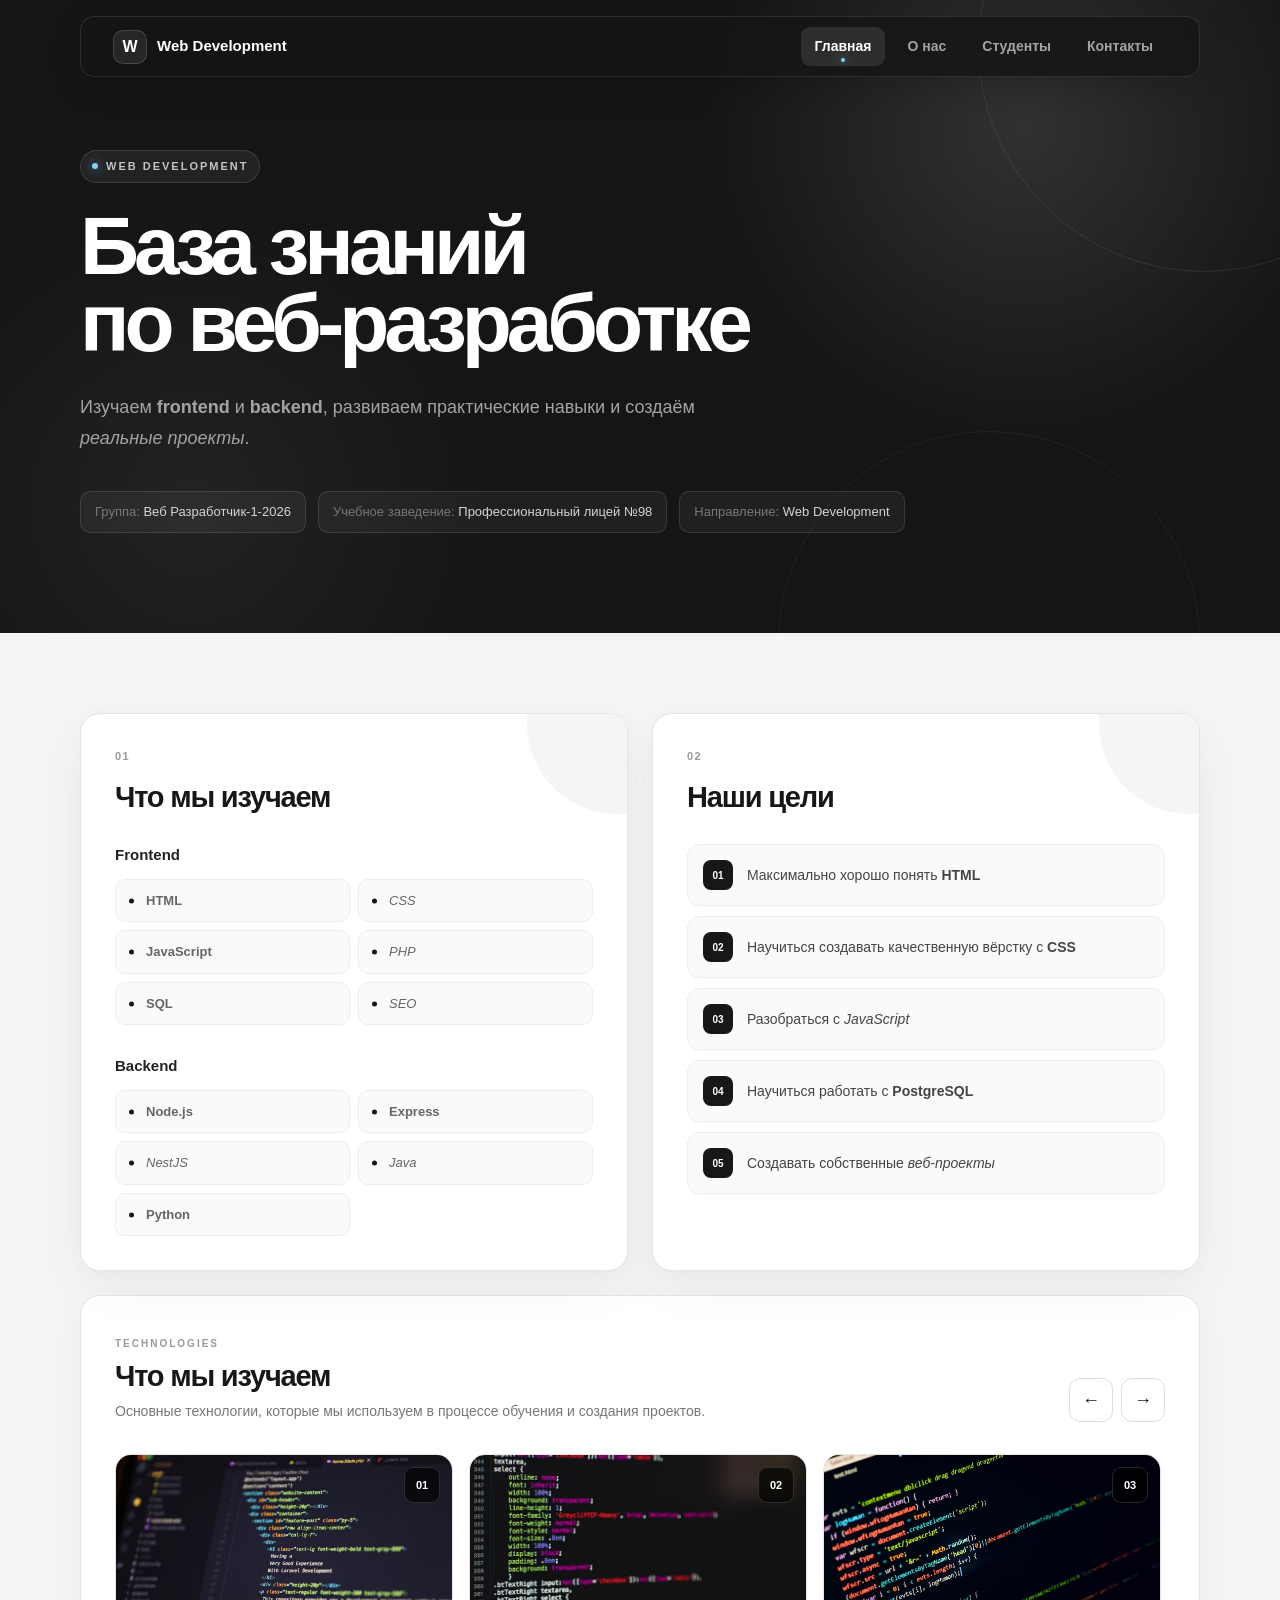
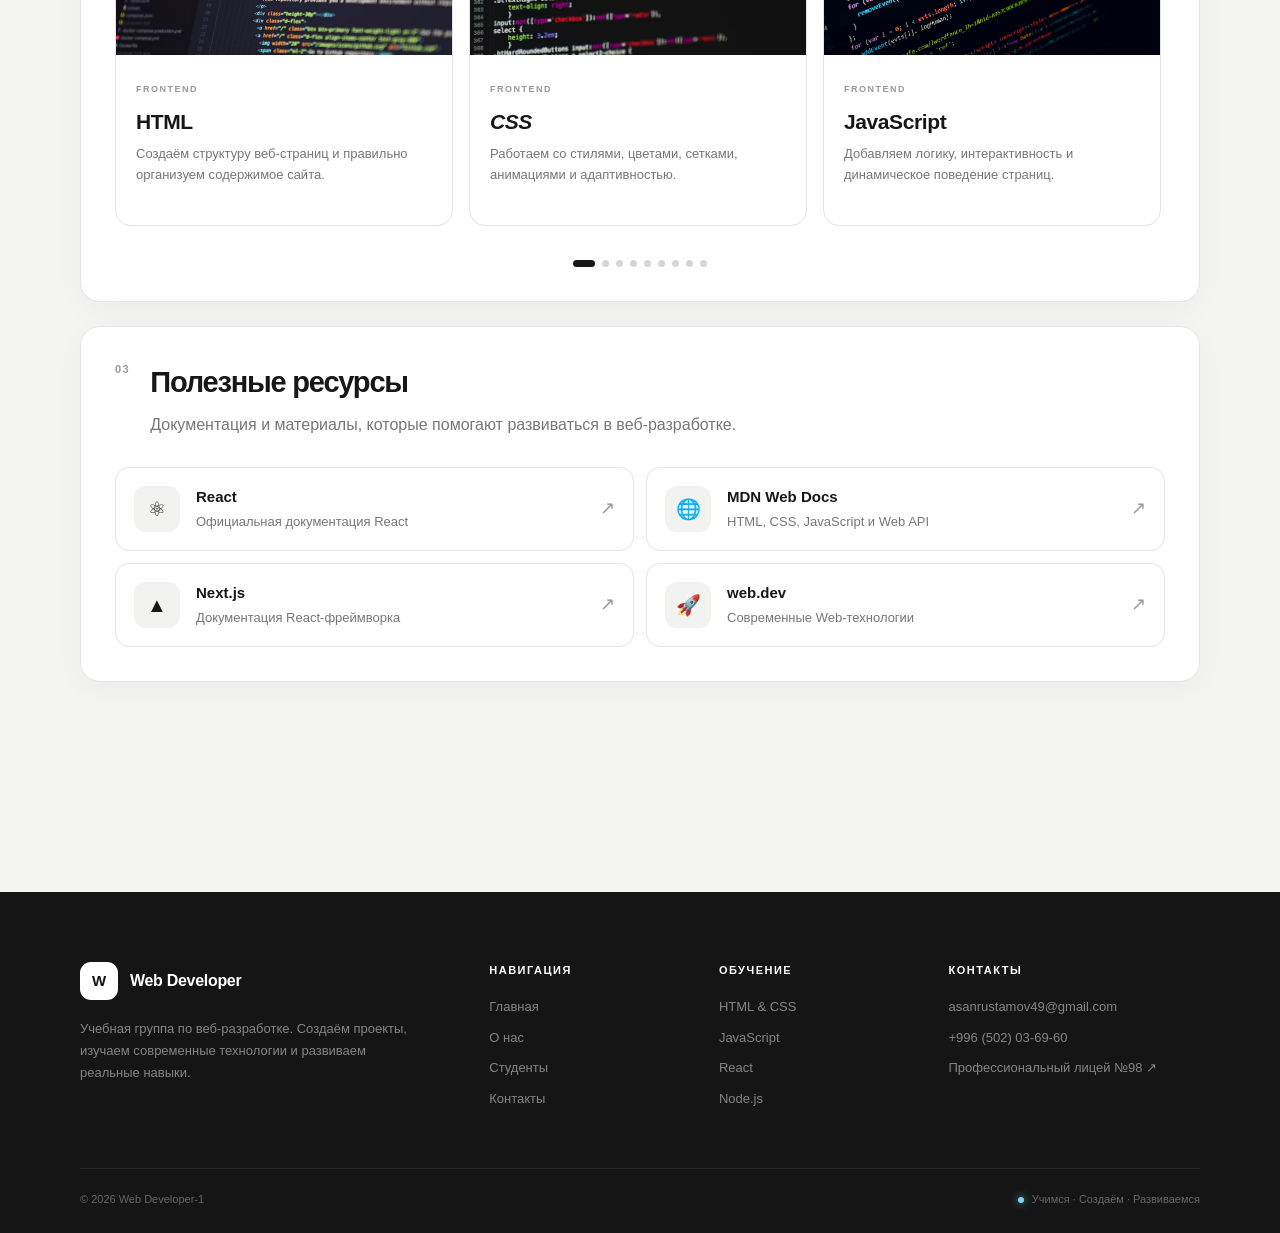
==== commit 04d75f45: "final shtrihы" ====
--- a/index.html
+++ b/index.html
@@ -8,6 +8,7 @@
       content="Учебная база знаний группы Веб Разработчик-1-2026."
     />
     <title>Web Development — Главная</title>
+    <link rel="icon" type="image/svg+xml" href="./images/favicon.svg" />
     <link rel="stylesheet" href="./css/style.css" />
   </head>
   <body>
--- a/css/style.css
+++ b/css/style.css
@@ -1,7 +1,3 @@
-/* =========================
-   RESET
-========================= */
-
 * {
   box-sizing: border-box;
   margin: 0;
@@ -14,7 +10,6 @@
 
 body {
   font-family: Inter, Arial, Helvetica, sans-serif;
-
   background: #f4f4f2;
   color: #171717;
   line-height: 1.5;
@@ -40,34 +35,20 @@
   margin: 0 auto;
 }
 
-/* =========================
-   NAVIGATION
-========================= */
-
 .navigation {
   position: fixed;
-
   top: 16px;
   left: 50%;
-
+  z-index: 1000;
   width: min(1120px, calc(100% - 40px));
-
   padding: 10px 12px;
-
   transform: translateX(-50%);
-
-  z-index: 1000;
-
   border: 1px solid rgba(255, 255, 255, 0.1);
   border-radius: 14px;
-
   background: rgba(21, 21, 21, 0.82);
-
   backdrop-filter: blur(16px);
   -webkit-backdrop-filter: blur(16px);
-
   box-shadow: 0 10px 30px rgba(0, 0, 0, 0.15);
-
   transition:
     background 0.25s ease,
     box-shadow 0.25s ease;
@@ -75,7 +56,6 @@
 
 .navigation.scrolled {
   background: rgba(21, 21, 21, 0.95);
-
   box-shadow: 0 12px 35px rgba(0, 0, 0, 0.22);
 }
 
@@ -89,8 +69,7 @@
   display: flex;
   align-items: center;
   gap: 10px;
-
-  color: white;
+  color: #fff;
   font-size: 15px;
   font-weight: 700;
 }
@@ -98,15 +77,11 @@
 .navigation__logo-icon {
   display: grid;
   place-items: center;
-
   width: 34px;
   height: 34px;
-
   border: 1px solid rgba(255, 255, 255, 0.15);
   border-radius: 10px;
-
   background: rgba(255, 255, 255, 0.08);
-
   font-size: 16px;
 }
 
@@ -118,63 +93,43 @@
 
 .navigation__links a {
   position: relative;
-
   padding: 9px 14px;
-
   border-radius: 9px;
-
   color: #a3a3a3;
-
   font-size: 14px;
   font-weight: 600;
-
   transition:
     color 0.2s ease,
     background 0.2s ease;
 }
 
 .navigation__links a:hover {
-  color: white;
-
+  color: #fff;
   background: rgba(255, 255, 255, 0.08);
 }
 
 .navigation__links a.active {
-  color: white;
-
+  color: #fff;
   background: rgba(255, 255, 255, 0.1);
 }
 
 .navigation__links a.active::after {
   content: "";
-
   position: absolute;
-
   left: 50%;
   bottom: 4px;
-
   width: 4px;
   height: 4px;
-
   border-radius: 50%;
-
   background: #7dd3fc;
-
   transform: translateX(-50%);
-
   box-shadow: 0 0 10px rgba(125, 211, 252, 0.8);
 }
 
-/* =========================
-   HERO
-========================= */
-
 .hero {
   position: relative;
   overflow: hidden;
-
   padding: 150px 0 100px;
-
   background:
     radial-gradient(
       circle at 80% 20%,
@@ -187,34 +142,27 @@
       transparent 25%
     ),
     #151515;
-
-  color: white;
+  color: #fff;
 }
 
 .hero::before {
   content: "";
-
   position: absolute;
   top: -180px;
   right: -150px;
-
   width: 450px;
   height: 450px;
-
   border: 1px solid rgba(255, 255, 255, 0.08);
   border-radius: 50%;
 }
 
 .hero::after {
   content: "";
-
   position: absolute;
   right: 80px;
   bottom: -220px;
-
   width: 420px;
   height: 420px;
-
   border: 1px solid rgba(255, 255, 255, 0.05);
   border-radius: 50%;
 }
@@ -228,15 +176,11 @@
   display: inline-flex;
   align-items: center;
   gap: 8px;
-
   margin-bottom: 24px;
   padding: 7px 11px;
-
   border: 1px solid rgba(255, 255, 255, 0.12);
   border-radius: 999px;
-
   background: rgba(255, 255, 255, 0.06);
-
   color: #c4c4c4;
   font-size: 11px;
   font-weight: 700;
@@ -245,56 +189,41 @@
 
 .hero__label::before {
   content: "";
-
   width: 6px;
   height: 6px;
-
   border-radius: 50%;
   background: #7dd3fc;
-
   box-shadow: 0 0 12px rgba(125, 211, 252, 0.8);
 }
 
 .hero h1 {
   max-width: 850px;
-
   font-size: clamp(44px, 7vw, 82px);
   line-height: 0.95;
-
   letter-spacing: -5px;
   font-weight: 800;
 }
 
 .hero p {
   max-width: 650px;
-
   margin-top: 30px;
-
   color: #a3a3a3;
   font-size: 18px;
   line-height: 1.7;
 }
 
-/* =========================
-   HERO INFO
-========================= */
-
 .hero__info {
   display: flex;
   flex-wrap: wrap;
   gap: 12px;
-
   margin-top: 38px;
 }
 
 .hero__info-item {
   padding: 10px 14px;
-
   border: 1px solid rgba(255, 255, 255, 0.1);
   border-radius: 10px;
-
   background: rgba(255, 255, 255, 0.05);
-
   color: #d4d4d4;
   font-size: 13px;
 }
@@ -303,10 +232,6 @@
   color: #777;
 }
 
-/* =========================
-   MAIN CONTENT
-========================= */
-
 .knowledge {
   padding: 80px 0 110px;
 }
@@ -317,25 +242,16 @@
   gap: 24px;
 }
 
-/* =========================
-   CARDS
-========================= */
-
 .card {
   position: relative;
   overflow: hidden;
-
   padding: 34px;
-
   background: #fff;
-
   border: 1px solid #e5e5e3;
   border-radius: 20px;
-
   box-shadow:
     0 5px 20px rgba(0, 0, 0, 0.025),
     0 20px 50px rgba(0, 0, 0, 0.035);
-
   transition:
     transform 0.25s ease,
     box-shadow 0.25s ease,
@@ -344,26 +260,19 @@
 
 .card::after {
   content: "";
-
   position: absolute;
   top: -80px;
   right: -80px;
-
   width: 180px;
   height: 180px;
-
   border-radius: 50%;
-
   background: #f5f5f3;
-
   pointer-events: none;
 }
 
 .card:hover {
   transform: translateY(-5px);
-
   border-color: #d5d5d2;
-
   box-shadow:
     0 10px 30px rgba(0, 0, 0, 0.05),
     0 30px 70px rgba(0, 0, 0, 0.06);
@@ -372,13 +281,9 @@
 .card__number {
   position: relative;
   z-index: 2;
-
   display: block;
-
   margin-bottom: 18px;
-
   color: #999;
-
   font-size: 11px;
   font-weight: 800;
   letter-spacing: 1.5px;
@@ -387,18 +292,11 @@
 .card h2 {
   position: relative;
   z-index: 2;
-
   margin-bottom: 30px;
-
   font-size: 29px;
   line-height: 1.1;
-
   letter-spacing: -1.2px;
 }
-
-/* =========================
-   TOPICS
-========================= */
 
 .topic + .topic {
   margin-top: 30px;
@@ -406,9 +304,7 @@
 
 .topic h3 {
   margin-bottom: 12px;
-
   color: #222;
-
   font-size: 15px;
 }
 
@@ -420,17 +316,12 @@
 
 .topic li {
   position: relative;
-
   padding: 11px 13px 11px 30px;
-
   border: 1px solid #ededeb;
   border-radius: 10px;
-
   background: #fafaf9;
-
   color: #666;
   font-size: 13px;
-
   transition:
     background 0.2s ease,
     border-color 0.2s ease,
@@ -439,32 +330,22 @@
 
 .topic li::before {
   content: "";
-
   position: absolute;
   left: 13px;
   top: 50%;
-
   width: 5px;
   height: 5px;
-
   border-radius: 50%;
-
   background: #171717;
-
   transform: translateY(-50%);
 }
 
 .topic li:hover {
   transform: translateX(3px);
-
   background: #f2f2f0;
   border-color: #dcdcd9;
 }
 
-/* =========================
-   GOALS
-========================= */
-
 .goals {
   display: flex;
   flex-direction: column;
@@ -475,14 +356,10 @@
   display: flex;
   align-items: center;
   gap: 14px;
-
   padding: 15px;
-
   border: 1px solid #eeeeec;
   border-radius: 12px;
-
   background: #fafaf9;
-
   transition:
     transform 0.2s ease,
     background 0.2s ease;
@@ -496,47 +373,34 @@
 .goals li span {
   display: grid;
   place-items: center;
-
   width: 30px;
   height: 30px;
-
   flex-shrink: 0;
-
   border-radius: 8px;
-
   background: #171717;
-
-  color: white;
-
+  color: #fff;
   font-size: 10px;
   font-weight: 700;
 }
 
 .goals p {
+  color: #444;
   font-size: 14px;
-  color: #444;
-}
-
-/* =========================
-   RESOURCES
-========================= */
-
-.resources {
+}
+
+.resources,
+.carousel {
   margin-top: 24px;
   padding: 34px;
-
-  background: white;
-
+  background: #fff;
   border: 1px solid #e5e5e3;
   border-radius: 20px;
-
   box-shadow: 0 8px 30px rgba(0, 0, 0, 0.035);
 }
 
 .section-heading {
   display: flex;
   gap: 20px;
-
   margin-bottom: 30px;
 }
 
@@ -547,7 +411,6 @@
 
 .section-heading p {
   margin-top: 8px;
-
   color: #777;
   line-height: 1.5;
 }
@@ -562,14 +425,10 @@
   display: flex;
   align-items: center;
   gap: 16px;
-
   padding: 18px;
-
   border: 1px solid #e5e5e3;
   border-radius: 14px;
-
   background: #fff;
-
   transition:
     transform 0.2s ease,
     border-color 0.2s ease,
@@ -578,25 +437,18 @@
 
 .resource:hover {
   transform: translateY(-4px);
-
   border-color: #cfcfcb;
-
   box-shadow: 0 12px 28px rgba(0, 0, 0, 0.06);
 }
 
 .resource__icon {
   display: grid;
   place-items: center;
-
   width: 46px;
   height: 46px;
-
   flex-shrink: 0;
-
   border-radius: 12px;
-
   background: #f2f2f0;
-
   font-size: 20px;
 }
 
@@ -606,17 +458,14 @@
 
 .resource p {
   margin-top: 4px;
-
   color: #777;
   font-size: 13px;
 }
 
 .resource__arrow {
   margin-left: auto;
-
   color: #999;
   font-size: 18px;
-
   transition:
     transform 0.2s ease,
     color 0.2s ease;
@@ -627,27 +476,18 @@
   color: #171717;
 }
 
-/* =========================
-   GROUP IMAGE
-========================= */
-
 .group-image {
   margin: 40px 0;
 }
 
 .group-image img {
   display: block;
-
   width: 100%;
   max-width: 760px;
   height: auto;
-
+  border: 1px solid #e2e2df;
   border-radius: 20px;
-
-  border: 1px solid #e2e2df;
-
   box-shadow: 0 15px 40px rgba(0, 0, 0, 0.08);
-
   transition:
     transform 0.3s ease,
     box-shadow 0.3s ease;
@@ -655,264 +495,55 @@
 
 .group-image img:hover {
   transform: translateY(-5px);
-
   box-shadow: 0 25px 60px rgba(0, 0, 0, 0.12);
 }
-
-/* =========================
-   SECTION LABEL
-========================= */
 
 .section-label {
   display: inline-block;
-
   margin-bottom: 10px;
-
   color: #999;
-
   font-size: 10px;
   font-weight: 800;
   letter-spacing: 2px;
 }
 
-/* =========================
-   CAROUSEL
-========================= */
-
-.technologies-carousel .carousel-card {
-  flex: 0 0 calc((100% - 32px) / 3);
-}
-.carousel {
-  margin-top: 24px;
-  padding: 34px;
-
-  background: #fff;
-
-  border: 1px solid #e5e5e3;
-  border-radius: 20px;
-
-  box-shadow: 0 8px 30px rgba(0, 0, 0, 0.035);
-}
-
-/* =========================
-   CAROUSEL HEADER
-========================= */
-
 .carousel__header {
   display: flex;
   align-items: flex-end;
   justify-content: space-between;
   gap: 30px;
-
   margin-bottom: 28px;
 }
 
 .carousel__header h2 {
   font-size: 29px;
   line-height: 1.1;
-
   letter-spacing: -1.2px;
 }
 
 .carousel__header p {
   margin-top: 8px;
-
   color: #777;
-
   font-size: 14px;
 }
 
-/* =========================
-   STUDENTS
-========================= */
-
-.students__grid {
-  display: grid;
-
-  grid-template-columns: repeat(3, 1fr);
-
-  gap: 18px;
-}
-
-/* =========================
-   STUDENT CARD
-========================= */
-
-.student-card {
-  overflow: hidden;
-
-  background: #fff;
-
-  border: 1px solid #e5e5e3;
-
-  border-radius: 18px;
-
-  box-shadow: 0 8px 30px rgba(0, 0, 0, 0.035);
-
-  transition:
-    transform 0.25s ease,
-    box-shadow 0.25s ease,
-    border-color 0.25s ease;
-}
-
-.student-card:hover {
-  transform: translateY(-6px);
-
-  border-color: #d5d5d2;
-
-  box-shadow: 0 18px 45px rgba(0, 0, 0, 0.08);
-}
-
-/* =========================
-   STUDENT IMAGE
-========================= */
-
-.student-card__image {
-  position: relative;
-
-  height: 280px;
-
-  overflow: hidden;
-
-  background: #eeeeeb;
-}
-
-.student-card__image img {
-  display: block;
-
-  width: 100%;
-  height: 100%;
-
-  object-fit: cover;
-
-  transition: transform 0.4s ease;
-}
-
-.student-card:hover .student-card__image img {
-  transform: scale(1.05);
-}
-
-/* =========================
-   STUDENT NUMBER
-========================= */
-
-.student-card__number {
-  position: absolute;
-
-  top: 12px;
-  right: 12px;
-
-  display: grid;
-
+.carousel__controls {
+  display: flex;
+  gap: 8px;
+  flex-shrink: 0;
+}
+
+.carousel__button {
+  display: grid;
   place-items: center;
-
-  width: 36px;
-  height: 36px;
-
-  border-radius: 9px;
-
-  background: rgba(0, 0, 0, 0.65);
-
-  border: 1px solid rgba(255, 255, 255, 0.15);
-
-  color: #fff;
-
-  font-size: 11px;
-
-  font-weight: 700;
-
-  backdrop-filter: blur(8px);
-}
-
-/* =========================
-   STUDENT CONTENT
-========================= */
-
-.student-card__content {
-  padding: 22px;
-}
-
-.student-card__role {
-  display: inline-block;
-
-  margin-bottom: 9px;
-
-  color: #999;
-
-  font-size: 9px;
-
-  font-weight: 800;
-
-  letter-spacing: 1.5px;
-}
-
-.student-card__content h3 {
-  margin-bottom: 8px;
-
-  color: #171717;
-
-  font-size: 20px;
-
-  letter-spacing: -0.5px;
-}
-
-.student-card__content p {
-  color: #777;
-
-  font-size: 13px;
-
-  line-height: 1.6;
-}
-
-/* =========================
-   STUDENTS RESPONSIVE
-========================= */
-
-@media (max-width: 900px) {
-  .students__grid {
-    grid-template-columns: repeat(2, 1fr);
-  }
-}
-
-@media (max-width: 600px) {
-  .students__grid {
-    grid-template-columns: 1fr;
-  }
-
-  .student-card__image {
-    height: 300px;
-  }
-}
-
-/* =========================
-   CONTROLS
-========================= */
-
-.carousel__controls {
-  display: flex;
-  gap: 8px;
-
-  flex-shrink: 0;
-}
-
-.carousel__button {
-  display: grid;
-  place-items: center;
-
   width: 44px;
   height: 44px;
-
   border: 1px solid #dededb;
   border-radius: 11px;
-
   background: #fff;
-
   color: #171717;
-
   font-size: 18px;
-
   cursor: pointer;
-
   transition:
     background 0.2s ease,
     color 0.2s ease,
@@ -922,63 +553,39 @@
 
 .carousel__button:hover {
   background: #171717;
-
   border-color: #171717;
-
   color: #fff;
-
   transform: translateY(-2px);
 }
 
 .carousel__button:disabled {
   opacity: 0.35;
-
   cursor: not-allowed;
-
   transform: none;
 }
 
-/* =========================
-   CAROUSEL TRACK
-========================= */
-
 .carousel__track {
   display: flex;
   gap: 16px;
-
   overflow-x: auto;
-
+  padding: 4px 2px 10px;
   scroll-behavior: smooth;
-
+  scroll-snap-type: x mandatory;
   scrollbar-width: none;
-
-  scroll-snap-type: x mandatory;
-
-  padding: 4px 2px 10px;
 }
 
 .carousel__track::-webkit-scrollbar {
   display: none;
 }
 
-/* =========================
-   CAROUSEL CARD
-========================= */
-
 .carousel-card {
   position: relative;
-
   flex: 0 0 calc((100% - 32px) / 3);
-
   overflow: hidden;
-
   scroll-snap-align: start;
-
   background: #fafaf9;
-
   border: 1px solid #e5e5e3;
   border-radius: 16px;
-
   transition:
     transform 0.25s ease,
     box-shadow 0.25s ease,
@@ -987,34 +594,22 @@
 
 .carousel-card:hover {
   transform: translateY(-5px);
-
   border-color: #d4d4d0;
-
   box-shadow: 0 15px 35px rgba(0, 0, 0, 0.07);
 }
 
-/* =========================
-   CARD IMAGE
-========================= */
-
 .carousel-card__image {
   position: relative;
-
   height: 200px;
-
   overflow: hidden;
-
   background: #e9e9e6;
 }
 
 .carousel-card__image img {
   display: block;
-
   width: 100%;
   height: 100%;
-
   object-fit: cover;
-
   transition: transform 0.4s ease;
 }
 
@@ -1022,38 +617,23 @@
   transform: scale(1.05);
 }
 
-/* =========================
-   CARD NUMBER
-========================= */
-
-.carousel-card__number {
+.carousel-card__number,
+.student-card__number {
   position: absolute;
-
   top: 12px;
   right: 12px;
-
   display: grid;
   place-items: center;
-
-  width: 34px;
-  height: 34px;
-
-  border: 1px solid rgba(255, 255, 255, 0.2);
+  width: 36px;
+  height: 36px;
+  border: 1px solid rgba(255, 255, 255, 0.15);
   border-radius: 9px;
-
   background: rgba(0, 0, 0, 0.65);
-
   color: #fff;
-
   font-size: 11px;
-  font-weight: 700;
-
+  font-weight: 800;
   backdrop-filter: blur(8px);
 }
-
-/* =========================
-   CARD CONTENT
-========================= */
 
 .carousel-card__content {
   padding: 20px;
@@ -1061,59 +641,41 @@
 
 .carousel-card__category {
   display: inline-block;
-
   margin-bottom: 9px;
-
   color: #999;
-
   font-size: 9px;
   font-weight: 800;
-
   letter-spacing: 1.5px;
 }
 
 .carousel-card__content h3 {
   margin-bottom: 7px;
-
   font-size: 18px;
-
   letter-spacing: -0.4px;
 }
 
 .carousel-card__content p {
   color: #777;
-
   font-size: 13px;
-
   line-height: 1.6;
 }
 
-/* =========================
-   DOTS
-========================= */
-
 .carousel__dots {
   display: flex;
+  align-items: center;
   justify-content: center;
-  align-items: center;
   gap: 7px;
-
   margin-top: 24px;
 }
 
 .carousel__dot {
   width: 7px;
   height: 7px;
-
   padding: 0;
-
-  border: none;
+  border: 0;
   border-radius: 50%;
-
   background: #d5d5d2;
-
   cursor: pointer;
-
   transition:
     width 0.2s ease,
     background 0.2s ease;
@@ -1121,144 +683,421 @@
 
 .carousel__dot.active {
   width: 22px;
-
   border-radius: 999px;
-
   background: #171717;
 }
 
-/* =========================
-   CAROUSEL RESPONSIVE
-========================= */
-
-@media (max-width: 800px) {
-  .navigation {
-    top: 10px;
-
-    width: calc(100% - 20px);
-
-    padding: 10px;
-  }
-
-  .navigation .container {
-    flex-direction: column;
-    align-items: flex-start;
-    gap: 10px;
-  }
-
-  .navigation__links {
-    width: 100%;
-    overflow-x: auto;
-  }
-
-  .hero {
-    padding: 130px 0 70px;
-  }
+.technologies-carousel {
+  margin-top: 24px;
+}
+
+.technologies-carousel .carousel-card {
+  flex: 0 0 calc((100% - 32px) / 3);
+  background: #fff;
+}
+
+.technologies-carousel .carousel-card__image {
+  background: #f1f1ef;
+}
+
+.technologies-carousel .carousel-card__content {
+  min-height: 170px;
+}
+
+.technologies-carousel .carousel-card__content h3 {
+  font-size: 21px;
+}
+
+.technologies-carousel .carousel-card__content p {
+  max-width: 280px;
+}
+
+.technologies-carousel .carousel-card:hover {
+  transform: translateY(-6px);
+  box-shadow: 0 18px 45px rgba(0, 0, 0, 0.08);
+}
+
+.about-carousel {
+  position: relative;
+}
+
+.about-carousel .carousel-card {
+  background: #fff;
+  border: 1px solid #e5e5e3;
+  box-shadow: 0 8px 30px rgba(0, 0, 0, 0.035);
+  transition:
+    transform 0.3s ease,
+    box-shadow 0.3s ease,
+    border-color 0.3s ease;
+}
+
+.about-carousel .carousel-card:hover {
+  transform: translateY(-7px);
+  border-color: #d5d5d2;
+  box-shadow: 0 20px 50px rgba(0, 0, 0, 0.08);
+}
+
+.about-carousel .carousel-card__image {
+  position: relative;
+  overflow: hidden;
+  background: #eeeeeb;
+}
+
+.about-carousel .carousel-card__image img {
+  transition: transform 0.5s ease;
+}
+
+.about-carousel .carousel-card:hover .carousel-card__image img {
+  transform: scale(1.05);
+}
+
+.about-carousel .carousel-card__content {
+  min-height: 175px;
+}
+
+.about-carousel .carousel-card__category {
+  color: #999;
+}
+
+.about-carousel .carousel-card__content h3 {
+  color: #171717;
+  font-size: 21px;
+  letter-spacing: -0.5px;
+}
+
+.about-carousel .carousel-card__content p {
+  max-width: 280px;
+  color: #777;
+}
+
+.students-stats {
+  margin-bottom: 40px;
+  padding: 0 0 10px;
+}
+
+.students-stats__grid {
+  display: grid;
+  grid-template-columns: repeat(3, 1fr);
+  gap: 16px;
+  margin-top: 50px;
+}
+
+.stats-card {
+  position: relative;
+  min-height: 210px;
+  padding: 24px;
+  overflow: hidden;
+  background: #fff;
+  border: 1px solid #e5e5e3;
+  border-radius: 20px;
+  box-shadow: 0 8px 30px rgba(0, 0, 0, 0.035);
+  transition:
+    transform 0.25s ease,
+    border-color 0.25s ease,
+    box-shadow 0.25s ease;
+}
+
+.stats-card::after {
+  content: "";
+  position: absolute;
+  right: -60px;
+  bottom: -80px;
+  width: 190px;
+  height: 190px;
+  border-radius: 50%;
+  background: #f5f5f3;
+  transition: transform 0.35s ease;
+}
+
+.stats-card:hover {
+  transform: translateY(-6px);
+  border-color: #d5d5d2;
+  box-shadow: 0 20px 45px rgba(0, 0, 0, 0.08);
+}
+
+.stats-card:hover::after {
+  transform: scale(1.15);
+}
+
+.stats-card__top {
+  position: relative;
+  z-index: 2;
+  display: flex;
+  align-items: center;
+  justify-content: space-between;
+}
+
+.stats-card__icon {
+  display: grid;
+  place-items: center;
+  width: 42px;
+  height: 42px;
+  border: 1px solid #e2e2df;
+  border-radius: 12px;
+  background: #f7f7f5;
+  color: #171717;
+  font-size: 12px;
+  font-weight: 800;
+  letter-spacing: -0.5px;
+  transition:
+    background 0.25s ease,
+    color 0.25s ease,
+    transform 0.25s ease;
+}
+
+.stats-card__label {
+  color: #aaa;
+  font-size: 9px;
+  font-weight: 800;
+  letter-spacing: 1.8px;
+}
+
+.stats-card:hover .stats-card__icon {
+  background: #171717;
+  color: #fff;
+  transform: translateY(-2px);
+}
+
+.stats-card > strong {
+  position: relative;
+  z-index: 2;
+  display: block;
+  margin-top: 22px;
+  color: #171717;
+  font-size: 52px;
+  line-height: 1;
+  letter-spacing: -4px;
+}
+
+.stats-card__content {
+  position: relative;
+  z-index: 2;
+  margin-top: 14px;
+}
+
+.stats-card__content h3 {
+  margin-bottom: 3px;
+  color: #171717;
+  font-size: 16px;
+  letter-spacing: -0.3px;
+}
+
+.stats-card__content p {
+  max-width: 190px;
+  color: #888;
+  font-size: 12px;
+  line-height: 1.5;
 }
 
 @media (max-width: 900px) {
-  .carousel-card {
-    flex: 0 0 calc((100% - 16px) / 2);
-  }
-}
-
-@media (max-width: 600px) {
-  .carousel {
-    padding: 24px;
-
-    border-radius: 16px;
-  }
-
-  .carousel__header {
-    align-items: flex-start;
-    flex-direction: column;
-
-    gap: 20px;
-  }
-
-  .carousel__controls {
-    align-self: flex-end;
-  }
-
-  .carousel-card {
-    flex: 0 0 100%;
-  }
-
-  .carousel-card__image {
-    height: 220px;
-  }
-}
-
-/* =========================
-   CONTACT / ADDRESS
-========================= */
-
-.contact-grid {
-  display: grid;
-  grid-template-columns: 1fr 1fr;
-  gap: 20px;
-
-  margin-top: 24px;
-}
-
-.contact-card {
-  padding: 28px;
-
-  background: white;
-
+  .students-stats__grid {
+    grid-template-columns: 1fr;
+  }
+
+  .stats-card {
+    min-height: 180px;
+  }
+}
+
+.students__grid {
+  display: grid;
+  grid-template-columns: repeat(3, 1fr);
+  gap: 18px;
+}
+
+.student-card {
+  overflow: hidden;
+  background: #fff;
   border: 1px solid #e5e5e3;
   border-radius: 18px;
-
   box-shadow: 0 8px 30px rgba(0, 0, 0, 0.035);
-
-  transition:
-    transform 0.2s ease,
-    box-shadow 0.2s ease;
+  transition:
+    transform 0.25s ease,
+    box-shadow 0.25s ease,
+    border-color 0.25s ease;
+}
+
+.student-card:hover {
+  transform: translateY(-6px);
+  border-color: #d5d5d2;
+  box-shadow: 0 18px 45px rgba(0, 0, 0, 0.08);
+}
+
+.student-card__image {
+  position: relative;
+  height: 280px;
+  overflow: hidden;
+  background: #eeeeeb;
+}
+
+.student-card__image img {
+  display: block;
+  width: 100%;
+  height: 100%;
+  object-fit: cover;
+  transition: transform 0.4s ease;
+}
+
+.student-card:hover .student-card__image img {
+  transform: scale(1.05);
+}
+
+.student-card__content {
+  padding: 22px;
+}
+
+.student-card__role {
+  display: inline-flex;
+  align-items: center;
+  gap: 7px;
+  margin-bottom: 10px;
+  color: #777;
+  font-size: 9px;
+  font-weight: 800;
+  letter-spacing: 1.5px;
+}
+
+.student-card__role::before {
+  content: "";
+  width: 6px;
+  height: 6px;
+  border-radius: 50%;
+  background: #171717;
+  box-shadow: 0 0 0 4px #f0f0ee;
+}
+
+.student-card__content h3 {
+  margin-bottom: 8px;
+  color: #171717;
+  font-size: 20px;
+  letter-spacing: -0.5px;
+}
+
+.student-card__content p {
+  color: #777;
+  font-size: 13px;
+  line-height: 1.6;
+}
+
+.contact-grid {
+  display: grid;
+  grid-template-columns: repeat(3, 1fr);
+  gap: 16px;
+}
+
+.contact-card {
+  position: relative;
+  padding: 24px;
+  overflow: hidden;
+  background: #fff;
+  border: 1px solid #e5e5e3;
+  border-radius: 20px;
+  box-shadow: 0 8px 30px rgba(0, 0, 0, 0.035);
+  transition: 0.25s ease;
+}
+
+.contact-card::after {
+  content: "";
+  position: absolute;
+  right: -55px;
+  bottom: -70px;
+  width: 150px;
+  height: 150px;
+  border-radius: 50%;
+  background: #f6f6f4;
+  transition: 0.35s ease;
 }
 
 .contact-card:hover {
-  transform: translateY(-4px);
-
+  transform: translateY(-5px);
+  border-color: #d5d5d2;
   box-shadow: 0 18px 40px rgba(0, 0, 0, 0.07);
 }
 
+.contact-card:hover::after {
+  transform: scale(1.15);
+}
+
+.contact-card__top {
+  position: relative;
+  z-index: 2;
+  display: flex;
+  align-items: center;
+  justify-content: space-between;
+  margin-bottom: 28px;
+}
+
 .contact-card__icon {
   display: grid;
   place-items: center;
-
-  width: 48px;
-  height: 48px;
-
-  margin-bottom: 18px;
-
+  width: 46px;
+  height: 46px;
+  border: 1px solid #e3e3e0;
   border-radius: 13px;
-
-  background: #f1f1ef;
-
-  font-size: 21px;
+  background: #f7f7f5;
+  color: #171717;
+  transition: 0.25s ease;
+}
+
+.contact-card__icon svg {
+  width: 20px;
+  height: 20px;
+}
+
+.contact-card:hover .contact-card__icon {
+  background: #171717;
+  color: #fff;
+  transform: translateY(-2px);
+}
+
+.contact-card__label {
+  color: #aaa;
+  font-size: 9px;
+  font-weight: 800;
+  letter-spacing: 1.8px;
 }
 
 .contact-card h3 {
+  position: relative;
+  z-index: 2;
   margin-bottom: 8px;
-
-  font-size: 17px;
+  color: #171717;
+  font-size: 18px;
+  letter-spacing: -0.4px;
 }
 
 .contact-card p {
-  color: #777;
-  font-size: 14px;
+  position: relative;
+  z-index: 2;
+  max-width: 300px;
+  min-height: 42px;
+  margin-bottom: 20px;
+  color: #888;
+  font-size: 12px;
   line-height: 1.6;
 }
 
-/* =========================
-   BUTTONS
-========================= */
+.contact-card .button {
+  position: relative;
+  z-index: 2;
+}
+
+@media (max-width: 900px) {
+  .contact-grid {
+    grid-template-columns: repeat(2, 1fr);
+  }
+}
+
+@media (max-width: 600px) {
+  .contact-grid {
+    grid-template-columns: 1fr;
+  }
+}
 
 .buttons {
   display: flex;
   flex-wrap: wrap;
   gap: 10px;
-
   margin-top: 22px;
 }
 
@@ -1267,16 +1106,12 @@
   align-items: center;
   justify-content: center;
   gap: 9px;
-
   min-height: 44px;
-
   padding: 0 16px;
-
+  border: 1px solid transparent;
   border-radius: 10px;
-
   font-size: 13px;
   font-weight: 700;
-
   transition:
     transform 0.2s ease,
     box-shadow 0.2s ease,
@@ -1287,231 +1122,38 @@
   transform: translateY(-2px);
 }
 
-/* =========================
-   STUDENTS STATISTICS
-========================= */
-
-.students-stats {
-  padding: 0 0 10px;
-}
-
-.students-stats__grid {
-  display: grid;
-
-  grid-template-columns: repeat(3, 1fr);
-
-  gap: 16px;
-}
-
-/* =========================
-   STATS CARD
-========================= */
-
-.stats-card {
-  position: relative;
-
-  display: flex;
-  align-items: center;
-
-  gap: 18px;
-
-  min-height: 120px;
-
-  padding: 22px;
-
-  overflow: hidden;
-
-  background: #fff;
-
-  border: 1px solid #e5e5e3;
-
-  border-radius: 18px;
-
-  box-shadow: 0 8px 30px rgba(0, 0, 0, 0.035);
-
-  transition:
-    transform 0.25s ease,
-    border-color 0.25s ease,
-    box-shadow 0.25s ease;
-}
-
-.stats-card::after {
-  content: "";
-
-  position: absolute;
-
-  width: 120px;
-  height: 120px;
-
-  top: -60px;
-  right: -50px;
-
-  border-radius: 50%;
-
-  background: #f4f4f2;
-
-  pointer-events: none;
-}
-
-.stats-card:hover {
-  transform: translateY(-5px);
-
-  border-color: #d5d5d2;
-
-  box-shadow: 0 18px 40px rgba(0, 0, 0, 0.07);
-}
-
-/* =========================
-   NUMBER
-========================= */
-
-.stats-card__number {
-  position: relative;
-
-  z-index: 2;
-
-  display: grid;
-
-  place-items: center;
-
-  flex-shrink: 0;
-
-  width: 58px;
-  height: 58px;
-
-  border-radius: 14px;
-
-  background: #171717;
-
-  color: #fff;
-
-  font-size: 16px;
-
-  font-weight: 800;
-
-  letter-spacing: -0.5px;
-
-  box-shadow: 0 8px 18px rgba(0, 0, 0, 0.14);
-}
-
-/* =========================
-   CONTENT
-========================= */
-
-.stats-card__content {
-  position: relative;
-
-  z-index: 2;
-}
-
-.stats-card__content h3 {
-  margin-bottom: 4px;
-
-  color: #171717;
-
-  font-size: 16px;
-
-  letter-spacing: -0.3px;
-}
-
-.stats-card__content p {
-  color: #888;
-
-  font-size: 12px;
-
-  line-height: 1.5;
-}
-
-/* =========================
-   ARROW
-========================= */
-
-.stats-card__arrow {
-  position: relative;
-
-  z-index: 2;
-
-  margin-left: auto;
-
-  align-self: flex-start;
-
-  color: #aaa;
-
-  font-size: 18px;
-
-  transition:
-    transform 0.2s ease,
-    color 0.2s ease;
-}
-
-.stats-card:hover .stats-card__arrow {
-  transform: translate(3px, -3px);
-
-  color: #171717;
-}
-
-/* =========================
-   RESPONSIVE
-========================= */
-
-@media (max-width: 800px) {
-  .students-stats__grid {
-    grid-template-columns: 1fr;
-  }
-
-  .stats-card {
-    min-height: 100px;
-  }
-}
-
-/* Official website */
-
 .button--site {
   background: #171717;
-  color: white;
-
+  color: #fff;
   box-shadow: 0 7px 18px rgba(0, 0, 0, 0.15);
 }
 
 .button--site:hover {
   background: #2b2b2b;
-
   box-shadow: 0 10px 24px rgba(0, 0, 0, 0.2);
 }
-
-/* 2GIS */
 
 .button--2gis {
   background: #16a34a;
-  color: white;
-
+  color: #fff;
   box-shadow: 0 7px 18px rgba(22, 163, 74, 0.2);
 }
 
 .button--2gis:hover {
   background: #15803d;
-
   box-shadow: 0 10px 24px rgba(22, 163, 74, 0.28);
 }
 
 .button__icon {
   display: grid;
   place-items: center;
-
   width: 24px;
   height: 24px;
-
   border-radius: 7px;
-
   background: rgba(255, 255, 255, 0.18);
-
   font-size: 11px;
   font-weight: 800;
 }
-
-/* =========================
-   FOOTER
-========================= */
 
 .footer {
   margin-top: 100px;
@@ -1536,7 +1178,6 @@
   align-items: center;
   gap: 12px;
   margin-bottom: 18px;
-
   font-size: 16px;
   font-weight: 700;
   letter-spacing: -0.3px;
@@ -1545,15 +1186,11 @@
 .footer__logo-mark {
   display: grid;
   place-items: center;
-
   width: 38px;
   height: 38px;
-
   border-radius: 11px;
-
   background: #fff;
   color: #151515;
-
   font-size: 15px;
   font-weight: 900;
 }
@@ -1573,9 +1210,7 @@
 
 .footer__title {
   margin-bottom: 8px;
-
   color: #fff;
-
   font-size: 11px;
   font-weight: 800;
   letter-spacing: 1.5px;
@@ -1587,7 +1222,6 @@
   color: #858585;
   font-size: 13px;
   line-height: 1.5;
-
   transition:
     color 0.2s ease,
     transform 0.2s ease;
@@ -1602,11 +1236,8 @@
   display: flex;
   align-items: center;
   justify-content: space-between;
-
   padding-top: 22px;
-
   border-top: 1px solid rgba(255, 255, 255, 0.08);
-
   color: #666;
   font-size: 11px;
 }
@@ -1620,19 +1251,17 @@
 .footer__status span {
   width: 6px;
   height: 6px;
-
   border-radius: 50%;
-
   background: #7dd3fc;
-
   box-shadow: 0 0 8px rgba(125, 211, 252, 0.8);
 }
 
-/* =========================
-   FOOTER RESPONSIVE
-========================= */
-
 @media (max-width: 900px) {
+  .students__grid,
+  .students-stats__grid {
+    grid-template-columns: repeat(2, 1fr);
+  }
+
   .footer__top {
     grid-template-columns: repeat(2, 1fr);
     gap: 40px;
@@ -1641,9 +1270,103 @@
   .footer__brand {
     max-width: 100%;
   }
+
+  .carousel-card,
+  .technologies-carousel .carousel-card {
+    flex: 0 0 calc((100% - 16px) / 2);
+  }
+}
+
+@media (max-width: 800px) {
+  .navigation {
+    top: 10px;
+    width: calc(100% - 20px);
+    padding: 8px 10px;
+  }
+
+  .navigation .container {
+    gap: 8px;
+  }
+
+  .navigation__logo {
+    font-size: 14px;
+  }
+
+  .navigation__logo-icon {
+    width: 32px;
+    height: 32px;
+  }
+
+  .navigation__links {
+    width: 100%;
+    gap: 4px;
+    overflow-x: auto;
+    scrollbar-width: none;
+  }
+
+  .navigation__links::-webkit-scrollbar {
+    display: none;
+  }
+
+  .navigation__links a {
+    flex-shrink: 0;
+    padding: 8px 11px;
+    font-size: 12px;
+  }
+
+  .hero {
+    padding: 130px 0 70px;
+  }
+
+  .knowledge {
+    padding: 50px 0 70px;
+  }
+
+  .knowledge__grid,
+  .resources__grid,
+  .contact-grid {
+    grid-template-columns: 1fr;
+  }
+
+  .carousel__header {
+    align-items: flex-start;
+    flex-direction: column;
+    gap: 20px;
+  }
+
+  .carousel__controls {
+    align-self: flex-end;
+  }
+
+  .stats-card {
+    min-height: 100px;
+  }
 }
 
 @media (max-width: 600px) {
+  .students__grid,
+  .students-stats__grid {
+    grid-template-columns: 1fr;
+  }
+
+  .student-card__image {
+    height: 300px;
+  }
+
+  .carousel {
+    padding: 24px;
+    border-radius: 16px;
+  }
+
+  .carousel-card,
+  .technologies-carousel .carousel-card {
+    flex: 0 0 100%;
+  }
+
+  .carousel-card__image {
+    height: 220px;
+  }
+
   .footer {
     margin-top: 70px;
     padding: 50px 0 22px;
@@ -1662,135 +1385,6 @@
   }
 }
 
-/* =========================
-   ABOUT CAROUSEL
-========================= */
-
-.about-carousel {
-  position: relative;
-}
-
-.about-carousel .carousel-card {
-  background: #fff;
-  border: 1px solid #e5e5e3;
-  box-shadow: 0 8px 30px rgba(0, 0, 0, 0.035);
-
-  transition:
-    transform 0.3s ease,
-    box-shadow 0.3s ease,
-    border-color 0.3s ease;
-}
-
-.about-carousel .carousel-card:hover {
-  transform: translateY(-7px);
-  border-color: #d5d5d2;
-  box-shadow: 0 20px 50px rgba(0, 0, 0, 0.08);
-}
-
-.about-carousel .carousel-card__image {
-  position: relative;
-  overflow: hidden;
-  background: #eeeeeb;
-}
-
-.about-carousel .carousel-card__image img {
-  transition: transform 0.5s ease;
-}
-
-.about-carousel .carousel-card:hover .carousel-card__image img {
-  transform: scale(1.05);
-}
-
-.about-carousel .carousel-card__number {
-  position: absolute;
-  top: 12px;
-  right: 12px;
-
-  display: grid;
-  place-items: center;
-
-  width: 36px;
-  height: 36px;
-
-  border-radius: 9px;
-
-  background: rgba(0, 0, 0, 0.65);
-  border: 1px solid rgba(255, 255, 255, 0.15);
-
-  color: #fff;
-
-  font-size: 11px;
-  font-weight: 800;
-
-  backdrop-filter: blur(8px);
-}
-
-.about-carousel .carousel-card__content {
-  min-height: 175px;
-}
-
-.about-carousel .carousel-card__category {
-  color: #999;
-}
-
-.about-carousel .carousel-card__content h3 {
-  color: #171717;
-  font-size: 21px;
-  letter-spacing: -0.5px;
-}
-
-.about-carousel .carousel-card__content p {
-  max-width: 280px;
-  color: #777;
-}
-
-/* =========================
-   RESPONSIVE
-========================= */
-
-@media (max-width: 800px) {
-  .navigation {
-    position: relative;
-
-    background: #151515;
-  }
-
-  .navigation .container {
-    flex-direction: column;
-    align-items: flex-start;
-    gap: 15px;
-  }
-
-  .navigation__links {
-    width: 100%;
-    overflow-x: auto;
-  }
-
-  .hero {
-    padding: 80px 0 70px;
-  }
-
-  .hero h1 {
-    letter-spacing: -3px;
-  }
-
-  .knowledge {
-    padding: 50px 0 70px;
-  }
-
-  .knowledge__grid {
-    grid-template-columns: 1fr;
-  }
-
-  .resources__grid {
-    grid-template-columns: 1fr;
-  }
-
-  .contact-grid {
-    grid-template-columns: 1fr;
-  }
-}
-
 @media (max-width: 520px) {
   .container {
     width: min(100% - 28px, 1120px);
@@ -1827,234 +1421,16 @@
     flex-direction: column;
     align-items: flex-start;
   }
-}
-
-/* =========================
-   TECHNOLOGIES CAROUSEL
-========================= */
-
-.technologies-carousel {
-  margin-top: 24px;
-}
-
-/* Technology card */
-
-.technologies-carousel .carousel-card {
-  background: #fff;
-}
-
-/* Image */
-
-.technologies-carousel .carousel-card__image {
-  background: #f1f1ef;
-}
-
-/* Content */
-
-.technologies-carousel .carousel-card__content {
-  min-height: 170px;
-}
-
-/* Category */
-
-.technologies-carousel .carousel-card__category {
-  color: #999;
-}
-
-/* Title */
-
-.technologies-carousel .carousel-card__content h3 {
-  font-size: 21px;
-}
-
-/* Description */
-
-.technologies-carousel .carousel-card__content p {
-  max-width: 280px;
-}
-
-/* Hover */
-
-.technologies-carousel .carousel-card:hover {
-  transform: translateY(-6px);
-
-  box-shadow: 0 18px 45px rgba(0, 0, 0, 0.08);
-}
-
-/* =========================
-   STUDENTS STATISTICS
-========================= */
-
-.students-stats {
-  padding: 0 0 10px;
-}
-
-.students-stats__grid {
-  margin-top: 50px;
-  display: grid;
-
-  grid-template-columns: repeat(3, 1fr);
-
-  gap: 16px;
-}
-
-/* =========================
-   STATS CARD
-========================= */
-
-.stats-card {
-  position: relative;
-
-  display: flex;
-  align-items: center;
-
-  gap: 18px;
-
-  min-height: 120px;
-
-  padding: 22px;
-
-  overflow: hidden;
-
-  background: #fff;
-
-  border: 1px solid #e5e5e3;
-
-  border-radius: 18px;
-
-  box-shadow: 0 8px 30px rgba(0, 0, 0, 0.035);
-
-  transition:
-    transform 0.25s ease,
-    border-color 0.25s ease,
-    box-shadow 0.25s ease;
-}
-
-.stats-card::after {
-  content: "";
-
-  position: absolute;
-
-  width: 120px;
-  height: 120px;
-
-  top: -60px;
-  right: -50px;
-
-  border-radius: 50%;
-
-  background: #f4f4f2;
-
-  pointer-events: none;
-}
-
-.stats-card:hover {
-  transform: translateY(-5px);
-
-  border-color: #d5d5d2;
-
-  box-shadow: 0 18px 40px rgba(0, 0, 0, 0.07);
-}
-
-/* =========================
-   NUMBER
-========================= */
-
-.stats-card__number {
-  position: relative;
-
-  z-index: 2;
-
-  display: grid;
-
-  place-items: center;
-
-  flex-shrink: 0;
-
-  width: 58px;
-  height: 58px;
-
-  border-radius: 14px;
-
-  background: #171717;
-
-  color: #fff;
-
-  font-size: 16px;
-
-  font-weight: 800;
-
-  letter-spacing: -0.5px;
-
-  box-shadow: 0 8px 18px rgba(0, 0, 0, 0.14);
-}
-
-/* =========================
-   CONTENT
-========================= */
-
-.stats-card__content {
-  position: relative;
-
-  z-index: 2;
-}
-
-.stats-card__content h3 {
-  margin-bottom: 4px;
-
-  color: #171717;
-
-  font-size: 16px;
-
-  letter-spacing: -0.3px;
-}
-
-.stats-card__content p {
-  color: #888;
-
-  font-size: 12px;
-
-  line-height: 1.5;
-}
-
-/* =========================
-   ARROW
-========================= */
-
-.stats-card__arrow {
-  position: relative;
-
-  z-index: 2;
-
-  margin-left: auto;
-
-  align-self: flex-start;
-
-  color: #aaa;
-
-  font-size: 18px;
-
-  transition:
-    transform 0.2s ease,
-    color 0.2s ease;
-}
-
-.stats-card:hover .stats-card__arrow {
-  transform: translate(3px, -3px);
-
-  color: #171717;
-}
-
-/* =========================
-   RESPONSIVE
-========================= */
-
-@media (max-width: 800px) {
-  .students-stats__grid {
-    grid-template-columns: 1fr;
-  }
-
-  .stats-card {
-    min-height: 100px;
-  }
-}
+
+  .contact-card {
+    padding: 24px;
+  }
+
+  .buttons {
+    flex-direction: column;
+  }
+
+  .button {
+    width: 100%;
+  }
+}
